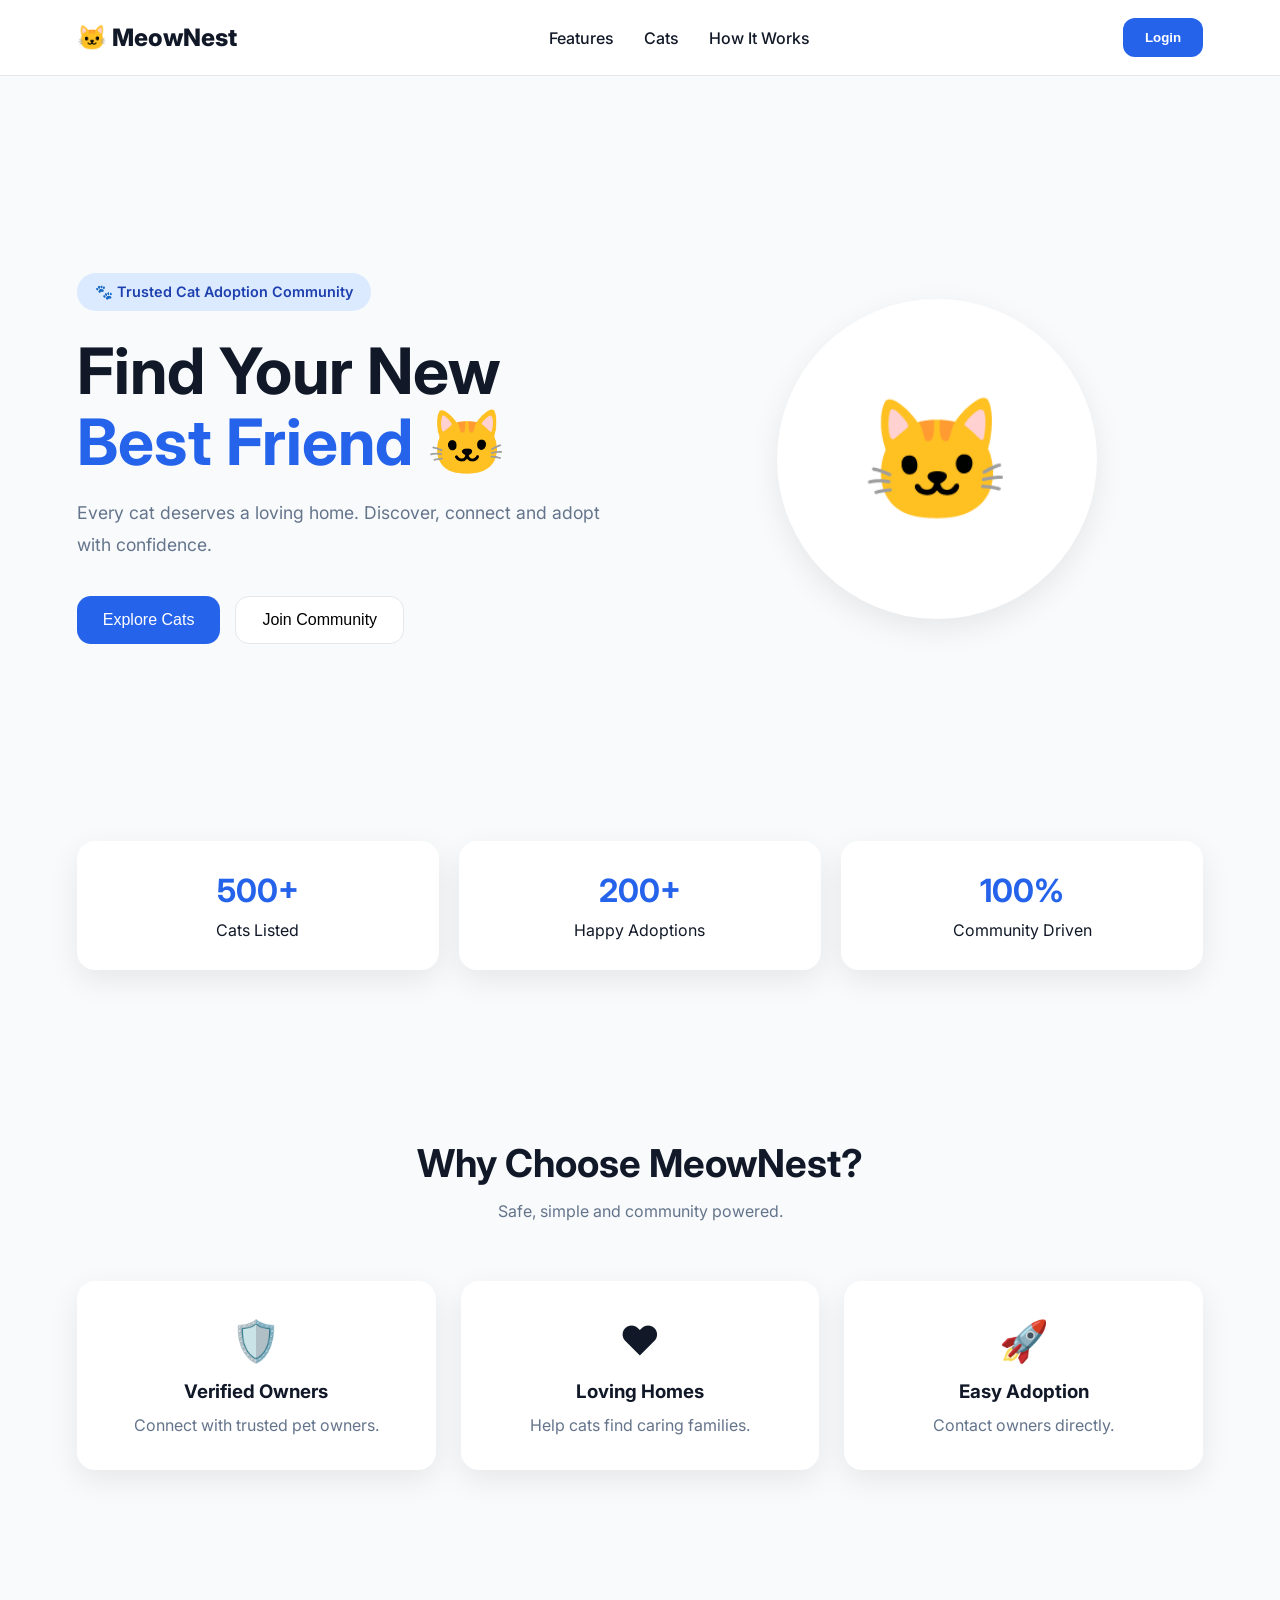
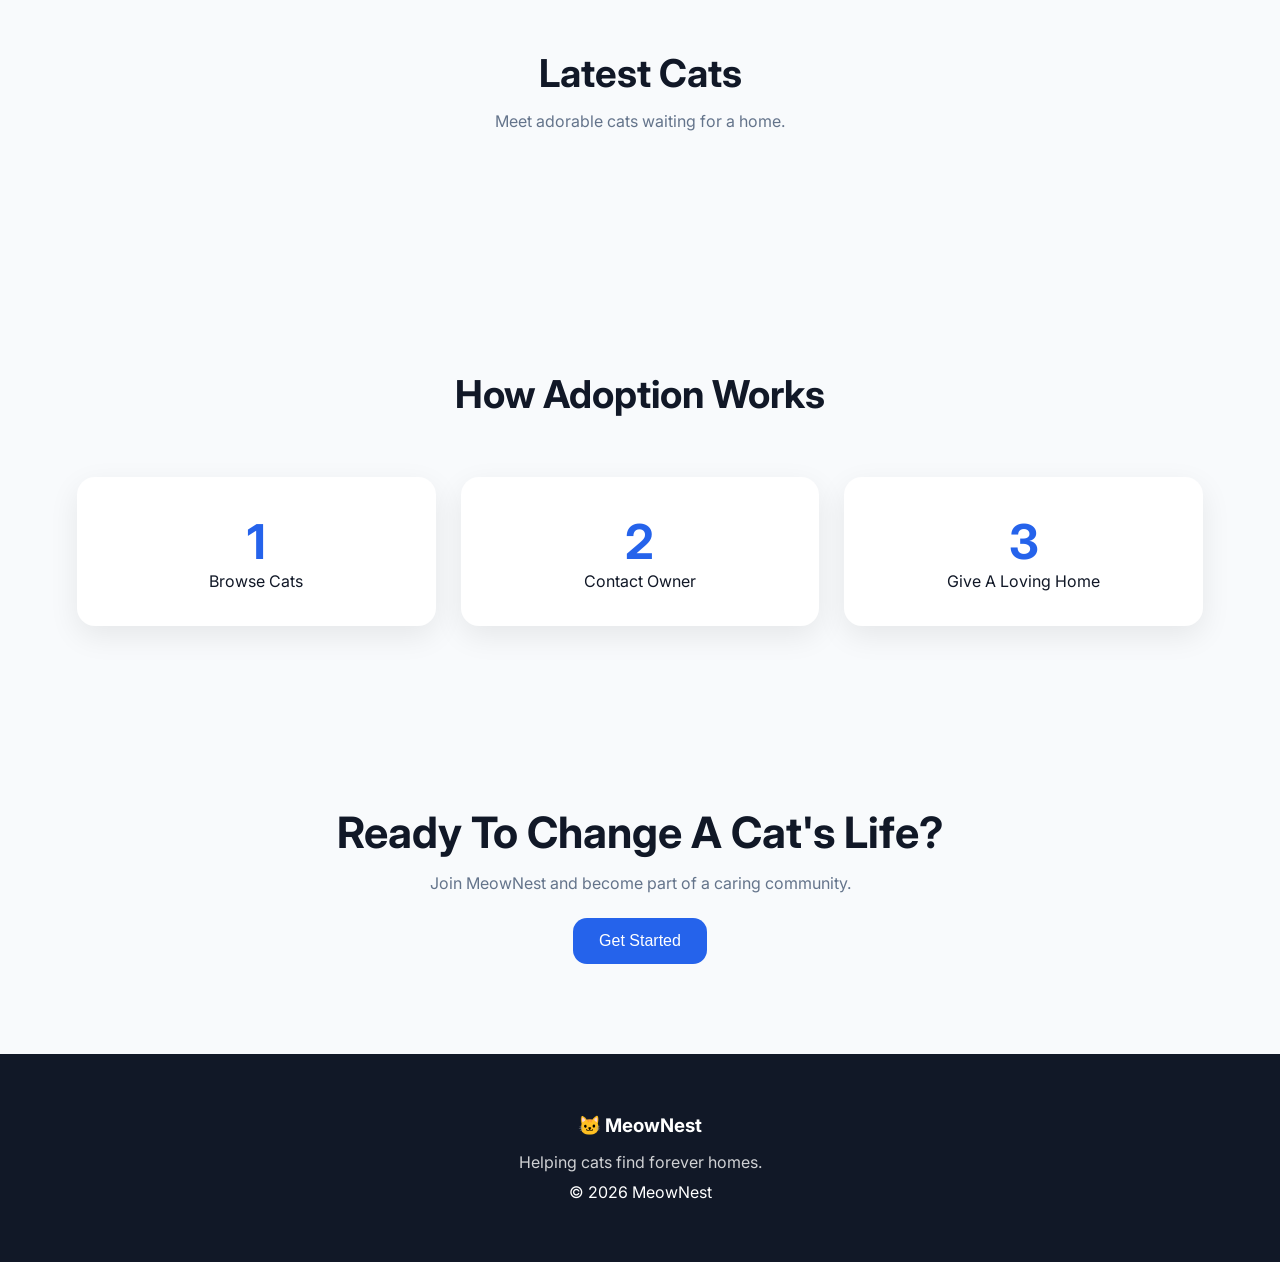
==== index.html @ 81d51370 "Add files via upload" ====
<!DOCTYPE html>
<html lang="en">

<head>

    <meta charset="UTF-8">

    <meta name="viewport" content="width=device-width, initial-scale=1.0">

    <title>MeowNest - Find Your New Best Friend</title>

    <link rel="preconnect" href="https://fonts.googleapis.com">

    <link rel="preconnect" href="https://fonts.gstatic.com" crossorigin>

    <link href="https://fonts.googleapis.com/css2?family=Inter:wght@300;400;500;600;700;800&display=swap" rel="stylesheet">
    <style>
        *{
    margin:0;
    padding:0;
    box-sizing:border-box;
    scroll-behavior:smooth;
}

:root{
    --primary:#2563eb;
    --primary-dark:#1d4ed8;
    --bg:#f8fafc;
    --white:#ffffff;
    --text:#111827;
    --gray:#64748b;
    --border:#e5e7eb;
    --shadow:0 10px 30px rgba(0,0,0,.08);
    --radius:18px;
}

body{
    font-family:'Inter',sans-serif;
    background:var(--bg);
    color:var(--text);
    overflow-x:hidden;
}

/* NAVBAR */

.navbar{
    position:sticky;
    top:0;
    z-index:1000;

    background:rgba(255,255,255,.95);
    backdrop-filter:blur(10px);

    display:flex;
    justify-content:space-between;
    align-items:center;

    padding:18px 6%;

    border-bottom:1px solid var(--border);
}

.logo{
    font-size:1.5rem;
    font-weight:800;
}

.nav-links{
    display:flex;
    gap:30px;
}

.nav-links a{
    text-decoration:none;
    color:var(--text);
    font-weight:500;
}

.nav-links a:hover{
    color:var(--primary);
}

.login-btn{
    border:none;
    background:var(--primary);
    color:white;
    padding:12px 22px;
    border-radius:12px;
    cursor:pointer;
    font-weight:600;
}

.login-btn:hover{
    background:var(--primary-dark);
}

/* HERO */

.hero{
    min-height:85vh;

    display:flex;
    align-items:center;
    justify-content:space-between;

    gap:60px;

    padding:80px 6%;
}

.hero-content{
    flex:1;
}

.hero-badge{
    display:inline-block;

    background:#dbeafe;
    color:#1e40af;

    padding:10px 18px;

    border-radius:50px;

    font-size:.9rem;
    font-weight:600;

    margin-bottom:25px;
}

.hero h1{
    font-size:4rem;
    line-height:1.1;
    margin-bottom:20px;
}

.hero h1 span{
    color:var(--primary);
}

.hero p{
    color:var(--gray);
    font-size:1.1rem;
    line-height:1.8;
    max-width:600px;
}

.hero-buttons{
    display:flex;
    gap:15px;
    margin-top:35px;
}

.primary-btn,
.secondary-btn{
    padding:14px 26px;
    border-radius:14px;
    font-size:1rem;
    cursor:pointer;
    transition:.3s;
}

.primary-btn{
    border:none;
    background:var(--primary);
    color:white;
}

.primary-btn:hover{
    transform:translateY(-2px);
}

.secondary-btn{
    border:1px solid var(--border);
    background:white;
}

.hero-image{
    flex:1;
    display:flex;
    justify-content:center;
}

.cat-circle{
    width:320px;
    height:320px;

    background:white;

    border-radius:50%;

    display:flex;
    justify-content:center;
    align-items:center;

    font-size:120px;

    box-shadow:var(--shadow);
}

/* STATS */

.stats{
    display:grid;
    grid-template-columns:repeat(3,1fr);

    gap:20px;

    padding:0 6% 80px;
}

.stat-card{
    background:white;
    border-radius:var(--radius);

    padding:30px;

    text-align:center;

    box-shadow:var(--shadow);
}

.stat-card h2{
    color:var(--primary);
    font-size:2rem;
    margin-bottom:10px;
}

/* SECTIONS */

.features,
.latest-cats,
.how-it-works,
.cta{
    padding:90px 6%;
}

.section-heading{
    text-align:center;
    margin-bottom:60px;
}

.section-heading h2{
    font-size:2.4rem;
    margin-bottom:15px;
}

.section-heading p{
    color:var(--gray);
}

/* FEATURES */

.feature-grid{
    display:grid;
    grid-template-columns:repeat(3,1fr);
    gap:25px;
}

.feature-card{
    background:white;
    border-radius:var(--radius);

    padding:35px;

    text-align:center;

    box-shadow:var(--shadow);
}

.feature-icon{
    font-size:2.5rem;
    margin-bottom:15px;
}

.feature-card h3{
    margin-bottom:12px;
}

.feature-card p{
    color:var(--gray);
}

/* CATS */

.cats-grid{
    display:grid;
    grid-template-columns:repeat(auto-fit,minmax(280px,1fr));
    gap:25px;
}

.cat-card{
    background:white;
    border-radius:var(--radius);
    overflow:hidden;
    box-shadow:var(--shadow);
}

.cat-photo{
    height:220px;

    background:#f1f5f9;

    display:flex;
    justify-content:center;
    align-items:center;

    font-size:70px;
}

.cat-content{
    padding:20px;
}

.cat-content h3{
    margin-bottom:8px;
}

.cat-content p{
    color:var(--gray);
    margin-bottom:15px;
}

.cat-content button{
    width:100%;

    border:none;

    background:var(--primary);
    color:white;

    padding:12px;

    border-radius:12px;

    cursor:pointer;
}

/* STEPS */

.steps{
    display:grid;
    grid-template-columns:repeat(3,1fr);
    gap:25px;
}

.step-card{
    background:white;

    padding:35px;

    border-radius:var(--radius);

    text-align:center;

    box-shadow:var(--shadow);
}

.step-card h3{
    font-size:3rem;
    color:var(--primary);
}

/* CTA */

.cta{
    text-align:center;
}

.cta h2{
    font-size:2.7rem;
    margin-bottom:15px;
}

.cta p{
    color:var(--gray);
    margin-bottom:25px;
}

/* FOOTER */

footer{
    background:#111827;
    color:white;

    text-align:center;

    padding:60px 20px;
}

footer h3{
    margin-bottom:15px;
}

footer p{
    margin-bottom:10px;
    opacity:.8;
}

/* MODAL */

.modal{
    display:none;

    position:fixed;
    inset:0;

    background:rgba(0,0,0,.5);

    justify-content:center;
    align-items:center;

    z-index:9999;
}

.modal-content{
    width:95%;
    max-width:450px;

    background:white;

    border-radius:20px;

    padding:30px;

    position:relative;
}

.close-btn{
    position:absolute;
    top:15px;
    right:15px;

    border:none;
    background:none;

    font-size:1.3rem;
    cursor:pointer;
}

.auth-tabs{
    display:flex;
    gap:10px;
    margin-bottom:25px;
}

.auth-tabs button{
    flex:1;

    padding:12px;

    border:none;

    background:#f1f5f9;

    border-radius:10px;

    cursor:pointer;
}


#sendOtpBtn{
background:#16a34a !important;
white-space:nowrap;
}

#sendOtpBtn:hover{
background:#15803d !important;
}


/* RESPONSIVE */

@media(max-width:992px){

    .hero{
        flex-direction:column;
        text-align:center;
    }

    .hero p{
        margin:auto;
    }

    .hero-buttons{
        justify-content:center;
    }

    .stats,
    .feature-grid,
    .steps{
        grid-template-columns:1fr;
    }

}

@media(max-width:768px){

    .nav-links{
        display:none;
    }

    .hero h1{
        font-size:2.8rem;
    }

    .cat-circle{
        width:220px;
        height:220px;
        font-size:90px;
    }

    .section-heading h2{
        font-size:2rem;
    }

    .cta h2{
        font-size:2rem;
    }

}

/* =========================
   PREMIUM AUTH MODAL
========================= */

.modal-content{
    width:95%;
    max-width:450px;

    background:white;

    border-radius:24px;

    padding:35px;

    position:relative;

    box-shadow:
    0 25px 60px rgba(0,0,0,.12);

    animation:popup .25s ease;
}

.auth-header{
    text-align:center;
    margin-bottom:25px;
}

.auth-logo{
    width:80px;
    height:80px;

    margin:auto;

    display:flex;
    align-items:center;
    justify-content:center;

    font-size:42px;

    background:#eff6ff;

    border-radius:50%;

    margin-bottom:15px;
}

.auth-header h2{
    font-size:28px;
    margin-bottom:8px;
}

.auth-header p{
    color:#64748b;
}

.auth-tabs{
    display:flex;
    gap:10px;

    background:#f8fafc;

    padding:6px;

    border-radius:14px;

    margin-bottom:25px;
}

.auth-tabs button{
    flex:1;

    border:none;

    padding:12px;

    border-radius:10px;

    cursor:pointer;

    background:transparent;

    font-weight:600;

    transition:.3s;
}

.auth-tabs .active{
    background:white;
    color:#2563eb;
    box-shadow:0 4px 15px rgba(0,0,0,.08);
}

#authForm{
    display:flex;
    flex-direction:column;
    gap:15px;
}

#authForm input{
    padding:15px 18px;

    border:1px solid #e5e7eb;

    border-radius:14px;

    font-size:15px;

    transition:.3s;

    outline:none;
}

#authForm input:focus{

    border-color:#2563eb;

    box-shadow:
    0 0 0 4px rgba(37,99,235,.12);

}

#authForm button{

    margin-top:5px;

    border:none;

    background:#2563eb;

    color:white;

    padding:15px;

    border-radius:14px;

    font-size:15px;

    font-weight:700;

    cursor:pointer;

    transition:.3s;
}

#authForm button:hover{

    transform:translateY(-2px);

    background:#1d4ed8;

}

.auth-divider{

    text-align:center;

    color:#94a3b8;

    margin:15px 0;

    position:relative;

}

.auth-divider::before,
.auth-divider::after{

    content:"";

    position:absolute;

    top:50%;

    width:35%;

    height:1px;

    background:#e5e7eb;

}

.auth-divider::before{
    left:0;
}

.auth-divider::after{
    right:0;
}

.auth-footer{

    text-align:center;

    margin-top:15px;

    color:#64748b;

    font-size:14px;
}
@keyframes popup{
    from{
        transform:scale(.9);
        opacity:0;
    }
    to{
        transform:scale(1);
        opacity:1;
    }
}
    </style>

</head>

<body>

    <!-- NAVBAR -->

    <header class="navbar">

        <div class="logo">
            🐱 MeowNest
        </div>

        <nav class="nav-links">

            <a href="#features">
                Features
            </a>

            <a href="#cats">
                Cats
            </a>

            <a href="#how">
                How It Works
            </a>

        </nav>

        <button id="openAuthBtn" class="login-btn">
            Login
        </button>

    </header>

    <!-- HERO -->

    <section class="hero">

        <div class="hero-content">

            <span class="hero-badge">
                🐾 Trusted Cat Adoption Community
            </span>

            <h1>

                Find Your New

                <span>
                    Best Friend
                </span>

                🐱

            </h1>

            <p>

                Every cat deserves a loving home.

                Discover, connect and adopt with confidence.

            </p>

            <div class="hero-buttons">

                <button class="primary-btn">
                    Explore Cats
                </button>

                <button class="secondary-btn">
                    Join Community
                </button>

            </div>

        </div>

        <div class="hero-image">

            <div class="cat-circle">
                🐱
            </div>

        </div>

    </section>

    <!-- STATS -->

    <section class="stats">

        <div class="stat-card">

            <h2>500+</h2>

            <p>Cats Listed</p>

        </div>

        <div class="stat-card">

            <h2>200+</h2>

            <p>Happy Adoptions</p>

        </div>

        <div class="stat-card">

            <h2>100%</h2>

            <p>Community Driven</p>

        </div>

    </section>

    <!-- FEATURES -->

    <section id="features" class="features">

        <div class="section-heading">

            <h2>
                Why Choose MeowNest?
            </h2>

            <p>
                Safe, simple and community powered.
            </p>

        </div>

        <div class="feature-grid">

            <div class="feature-card">

                <div class="feature-icon">
                    🛡️
                </div>

                <h3>
                    Verified Owners
                </h3>

                <p>
                    Connect with trusted pet owners.
                </p>

            </div>

            <div class="feature-card">

                <div class="feature-icon">
                    ❤️
                </div>

                <h3>
                    Loving Homes
                </h3>

                <p>
                    Help cats find caring families.
                </p>

            </div>

            <div class="feature-card">

                <div class="feature-icon">
                    🚀
                </div>

                <h3>
                    Easy Adoption
                </h3>

                <p>
                    Contact owners directly.
                </p>

            </div>

        </div>

    </section>

    <!-- LATEST CATS -->

    <section id="cats" class="latest-cats">

        <div class="section-heading">

            <h2>
                Latest Cats
            </h2>

            <p>
                Meet adorable cats waiting for a home.
            </p>

        </div>

        <div id="catsContainer" class="cats-grid">

        </div>

    </section>

    <!-- HOW IT WORKS -->

    <section id="how" class="how-it-works">

        <div class="section-heading">

            <h2>
                How Adoption Works
            </h2>

        </div>

        <div class="steps">

            <div class="step-card">

                <h3>1</h3>

                <p>
                    Browse Cats
                </p>

            </div>
        
            <div class="step-card">

                <h3>2</h3>

                <p>
                    Contact Owner
                </p>

            </div>

            <div class="step-card">

                <h3>3</h3>

                <p>
                    Give A Loving Home
                </p>

            </div>

        </div>

    </section>

    <!-- CTA -->

    <section class="cta">

        <h2>
            Ready To Change A Cat's Life?
        </h2>

        <p>

            Join MeowNest and become part of a caring community.

        </p>

        <button class="primary-btn">

            Get Started

        </button>

    </section>

    <!-- FOOTER -->

    <footer>

        <h3>
            🐱 MeowNest
        </h3>

        <p>
            Helping cats find forever homes.
        </p>

        <span>
            © 2026 MeowNest
        </span>

    </footer>

    <!-- AUTH MODAL -->

    <div id="authModal" class="modal">

        <div class="modal-content">

            <button id="closeModal" class="close-btn">
                ✕
            </button>

            <div class="auth-tabs">

                <button id="loginTab">
                    Login
                </button>

                <button id="registerTab">
                    Register
                </button>

            </div>

            <form id="authForm">

            </form>

        </div>

    </div>
<script>
    

const API = "https://meownest-backend.onrender.com";

/* =========================
   ELEMENTS
========================= */

const authModal =
document.getElementById("authModal");

const openAuthBtn =
document.getElementById("openAuthBtn");

const closeModal =
document.getElementById("closeModal");

const loginTab =
document.getElementById("loginTab");

const registerTab =
document.getElementById("registerTab");

const authForm =
document.getElementById("authForm");

const catsContainer =
document.getElementById("catsContainer");

/* =========================
   AUTO LOGIN CHECK
========================= */

const token =
localStorage.getItem("token");

if(token){

window.location.href =
"dashboard.html";

}

/* =========================
   OPEN MODAL
========================= */

openAuthBtn.onclick = () => {

authModal.style.display = "flex";

showLogin();

};

/* =========================
   CLOSE MODAL
========================= */

closeModal.onclick = () => {

authModal.style.display = "none";

};

/* =========================
   CLOSE OUTSIDE
========================= */

window.onclick = (e) => {

if(e.target === authModal){

authModal.style.display = "none";

}

};

/* =========================
   LOGIN FORM
========================= */

function showLogin(){

authForm.innerHTML = `
<div class="auth-header">

<div class="auth-logo">
🐱
</div>

<h2>Welcome Back</h2>

<p>Login to continue your MeowNest journey</p>

</div>

<input
type="email"
id="loginEmail"
placeholder="Email Address"
required
>

<input
type="password"
id="loginPassword"
placeholder="Password"
required
>

<button type="submit">
Login
</button>

<div class="auth-footer">
Helping cats find loving homes ❤️
</div>

`;

authForm.onsubmit = loginUser;

}

/* =========================
   REGISTER FORM
========================= */

function showRegister(){

authForm.innerHTML = `

<div class="auth-header">

<div class="auth-logo">
🐾
</div>

<h2>Create Account</h2>

<p>Join the MeowNest community</p>

</div>

<input
type="text"
id="registerName"
placeholder="Full Name"
required
>

<input
type="text"
id="registerUsername"
placeholder="Username"
required
>

<input
type="email"
id="registerEmail"
placeholder="Email Address"
required
>

<div style="display:flex;gap:10px;">

<input
type="text"
id="registerOtp"
placeholder="Enter OTP"
required
style="flex:1;"
>

<button
type="button"
id="sendOtpBtn"
style="
width:auto;
padding:0 18px;
margin:0;
"
>
Send OTP
</button>

</div>

<input
type="password"
id="registerPassword"
placeholder="Password"
required
>

<button type="submit">
Create Account
</button>

<div class="auth-footer">
Start helping cats today 🐱
</div>

`;

document
.getElementById("sendOtpBtn")
.onclick = sendOtp;

authForm.onsubmit =
registerUser;

}



/* =========================
   SWITCH TABS
========================= */

loginTab.onclick = () => {

loginTab.classList.add("active");
registerTab.classList.remove("active");

showLogin();

};

registerTab.onclick = () => {

registerTab.classList.add("active");
loginTab.classList.remove("active");

showRegister();

};

async function sendOtp(){

const email =
document.getElementById(
"registerEmail"
).value.trim();

if(!email){

showAlert(
"Enter email first"
);

return;

}

const btn =
document.getElementById(
"sendOtpBtn"
);

btn.disabled = true;
btn.innerText = "Sending...";

try{

const response =
await fetch(

`${API}/api/auth/send-otp`,

{
method:"POST",

headers:{
"Content-Type":
"application/json"
},

body:JSON.stringify({
email
})

}

);

const data =
await response.json();

showAlert(
data.message
);

}catch(error){

console.log(error);

showAlert(
"Failed to send OTP"
);

}

btn.disabled = false;
btn.innerText = "Send OTP";

}


/* =========================
   REGISTER
========================= */

async function registerUser(e){

e.preventDefault();

try{

const response =
await fetch(

`${API}/api/auth/register`,

{
method:"POST",

headers:{
"Content-Type":
"application/json"
},

body:JSON.stringify({

name:
document.getElementById(
"registerName"
).value,

username:
document.getElementById(
"registerUsername"
).value,

email:
document.getElementById(
"registerEmail"
).value,

password:
document.getElementById(
"registerPassword"
).value,

otp:
document.getElementById(
"registerOtp"
).value

})

}

);

const data =
await response.json();
console.log(data);

if(!data.success){

showAlert(
data.message ||
"Registration Failed"
);

return;

}

localStorage.setItem(
"token",
data.token
);

localStorage.setItem(
"user",
JSON.stringify(data.user)
);

showAlert(
"Account Created Successfully"
);

window.location.href =
"dashboard.html";

}catch(error){

console.log(error);

showAlert("Server Error");

}

}

/* =========================
   LOGIN
========================= */

async function loginUser(e){

e.preventDefault();

try{

const response =
await fetch(

`${API}/api/auth/login`,

{
method:"POST",

headers:{
"Content-Type":
"application/json"
},

body:JSON.stringify({

email:
document.getElementById(
"loginEmail"
).value,

password:
document.getElementById(
"loginPassword"
).value

})

}

);

const data =
await response.json();

if(!data.success){

showAlert(
data.message ||
"Login Failed"
);

return;

}

localStorage.setItem(
"token",
data.token
);

showAlert(
"Login Successful"
);

window.location.href =
"dashboard.html";

}catch(error){

console.log(error);

showAlert("Server Error");

}

}

/* =========================
   LOAD CATS
========================= */

async function loadCats(){

try{

const response =
await fetch(
`${API}/api/cats`
);

const data =
await response.json();

catsContainer.innerHTML = "";

data.cats
.slice(0,6)
.forEach(cat=>{

catsContainer.innerHTML += `

<div class="cat-card">

<div class="cat-photo">

${
cat.images &&
cat.images.length > 0

?

`<img
src="${cat.images[0]}"
style="
width:100%;
height:100%;
object-fit:cover;
">`

:

"🐱"

}

</div>

<div class="cat-content">

<h3>
${cat.name}
</h3>

<p>
${cat.breed || "Unknown Breed"}
</p>

<p>
📍 ${cat.city || "Unknown"}
</p>

<button
onclick="
viewCat(
'${cat._id}'
)
"
>

View Details

</button>

</div>

</div>

`;

});

}catch(error){

console.log(error);

}

}

/* =========================
   VIEW CAT
========================= */

function viewCat(id){

localStorage.setItem(
"selectedCat",
id
);

window.location.href =
"cat.html?id=" + id;

}

/* =========================
   START
========================= */

showLogin();

loadCats();


</script>
<div class="loader-overlay">
<div class="loader"></div>
</div>

<script src="ui.js"></script>
</body>

</html>
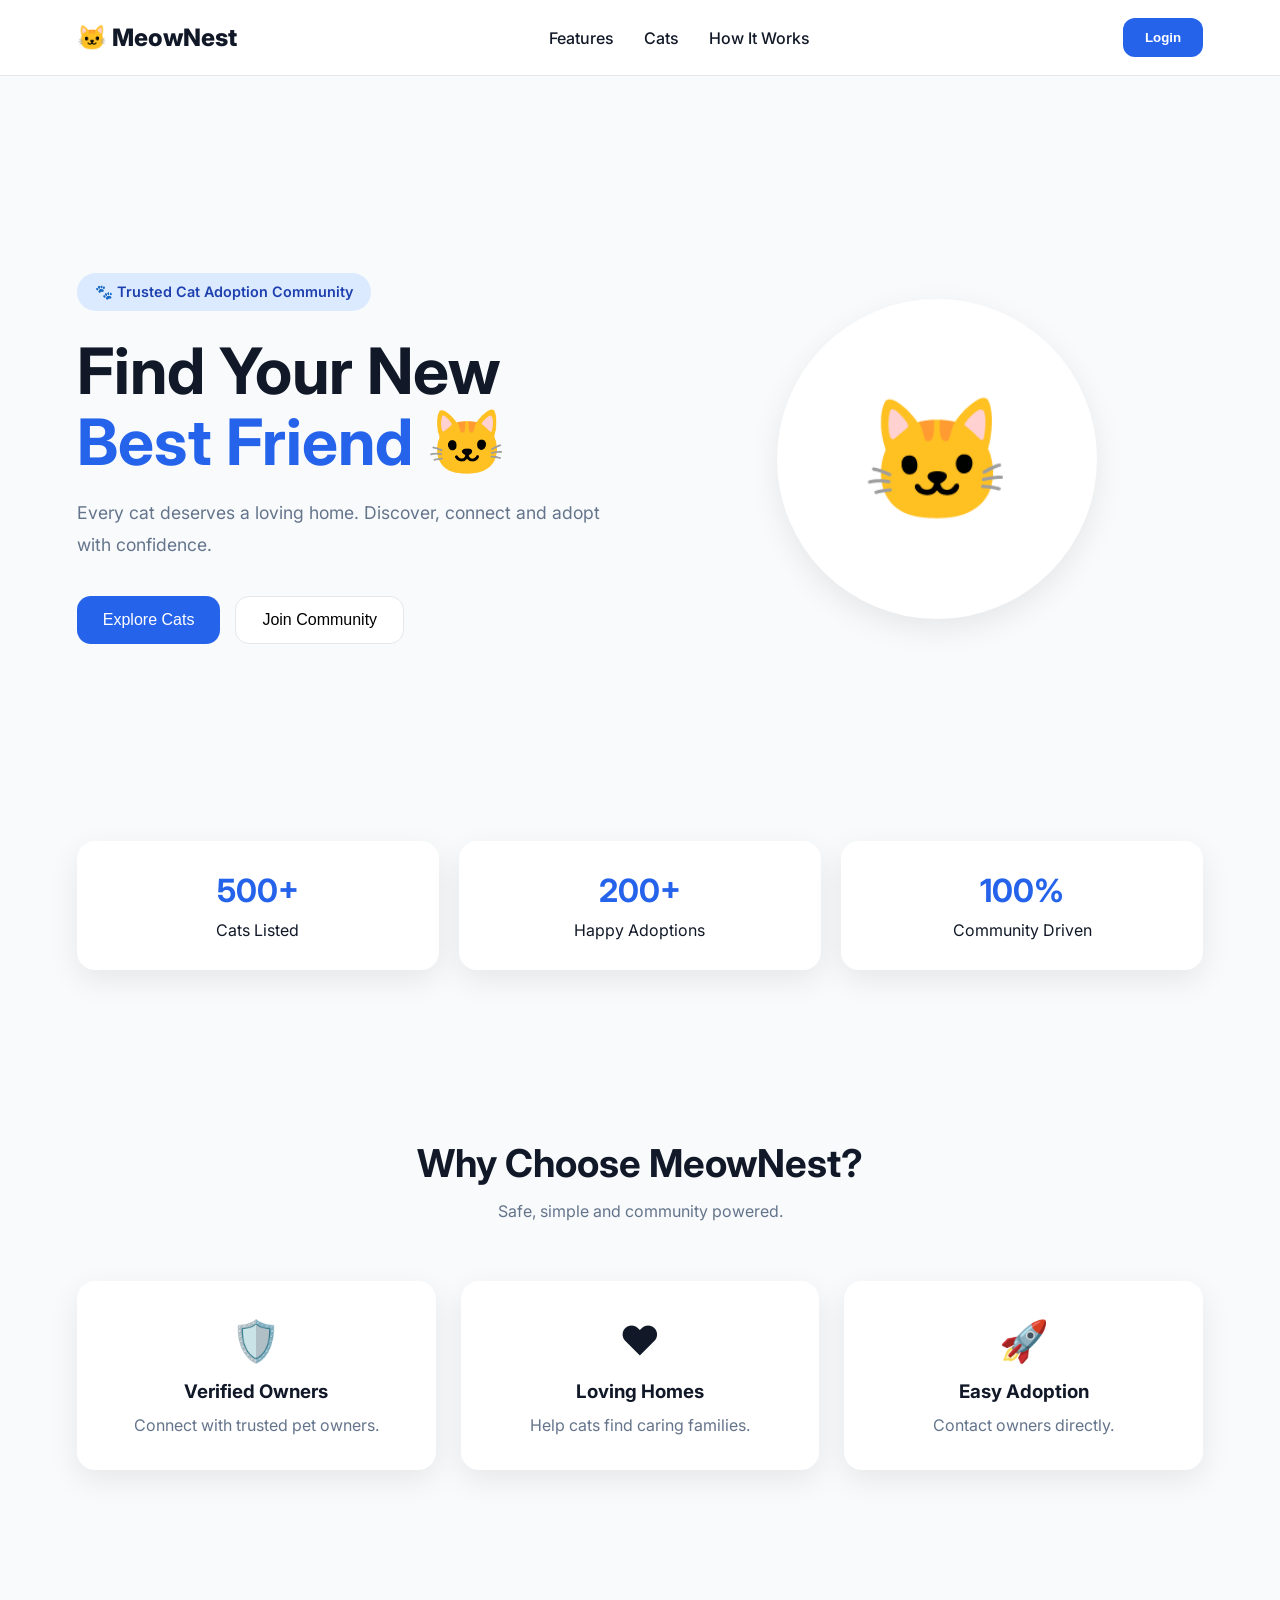
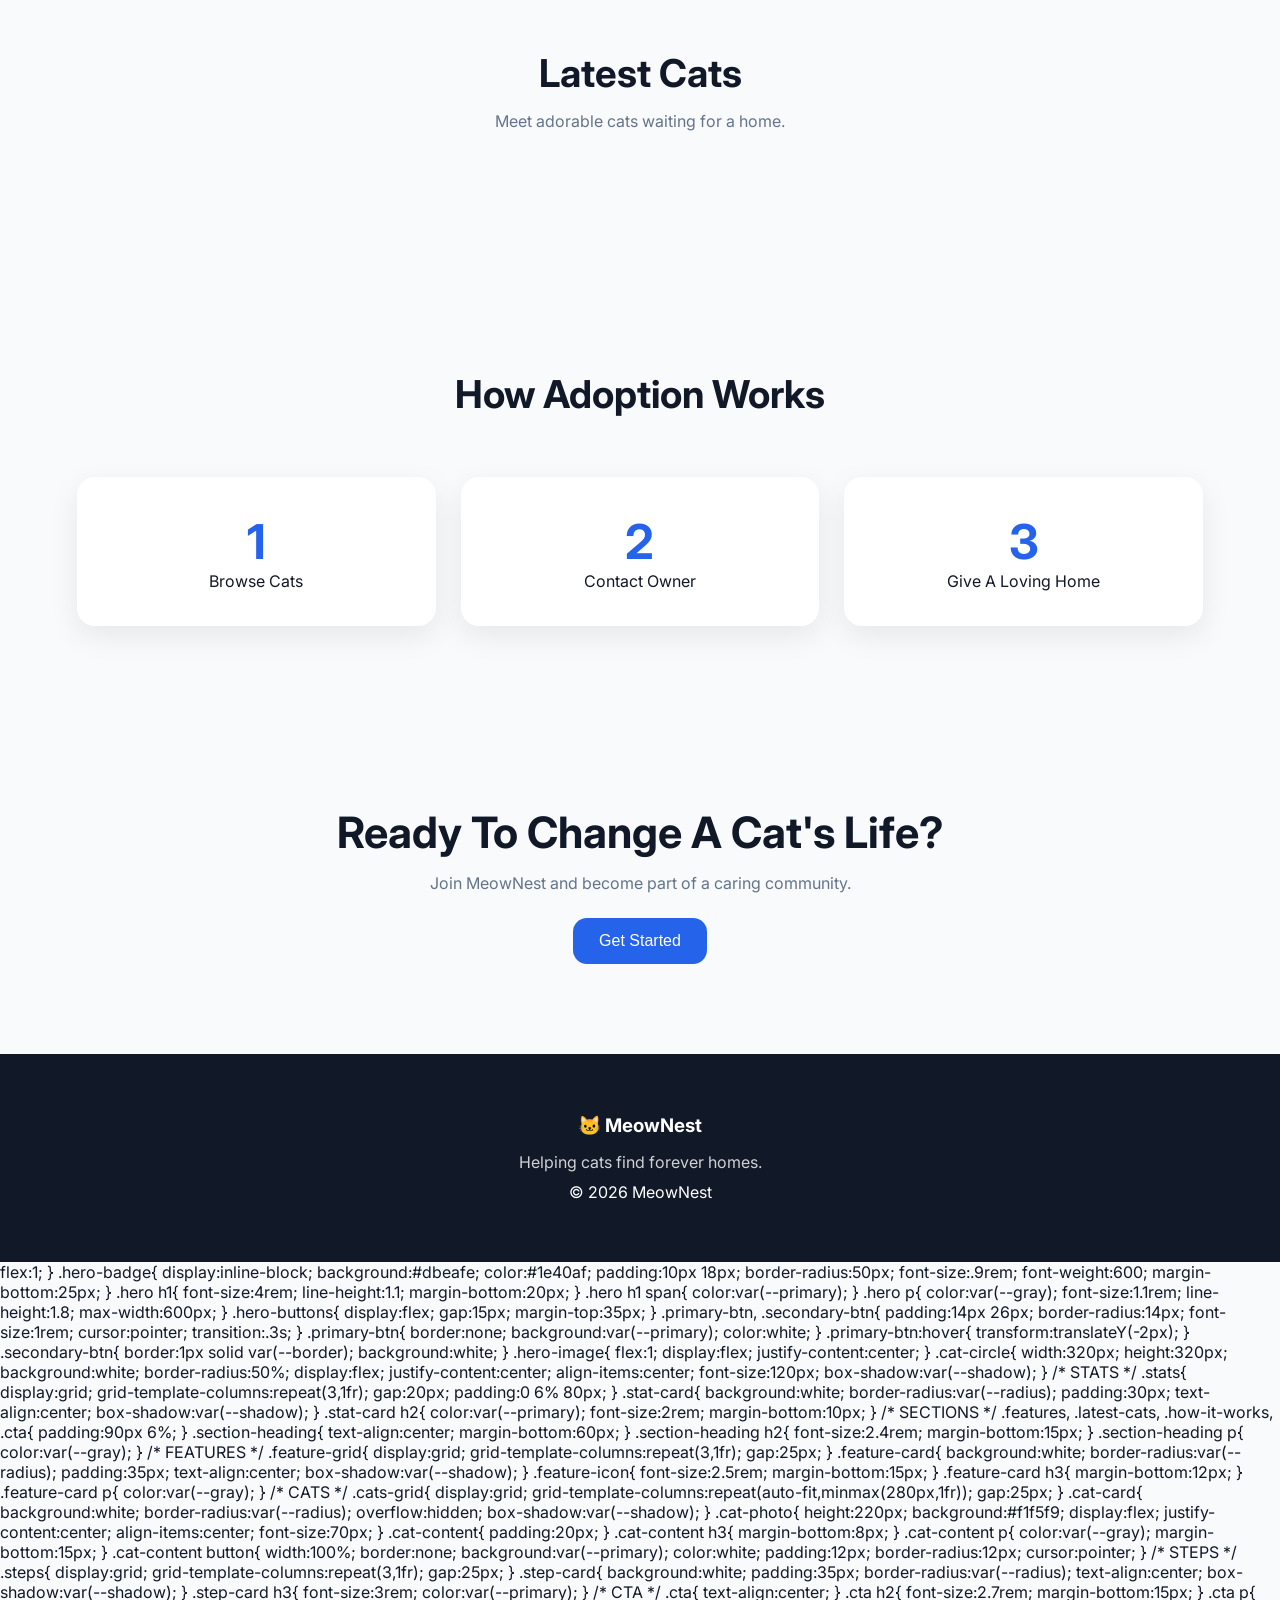
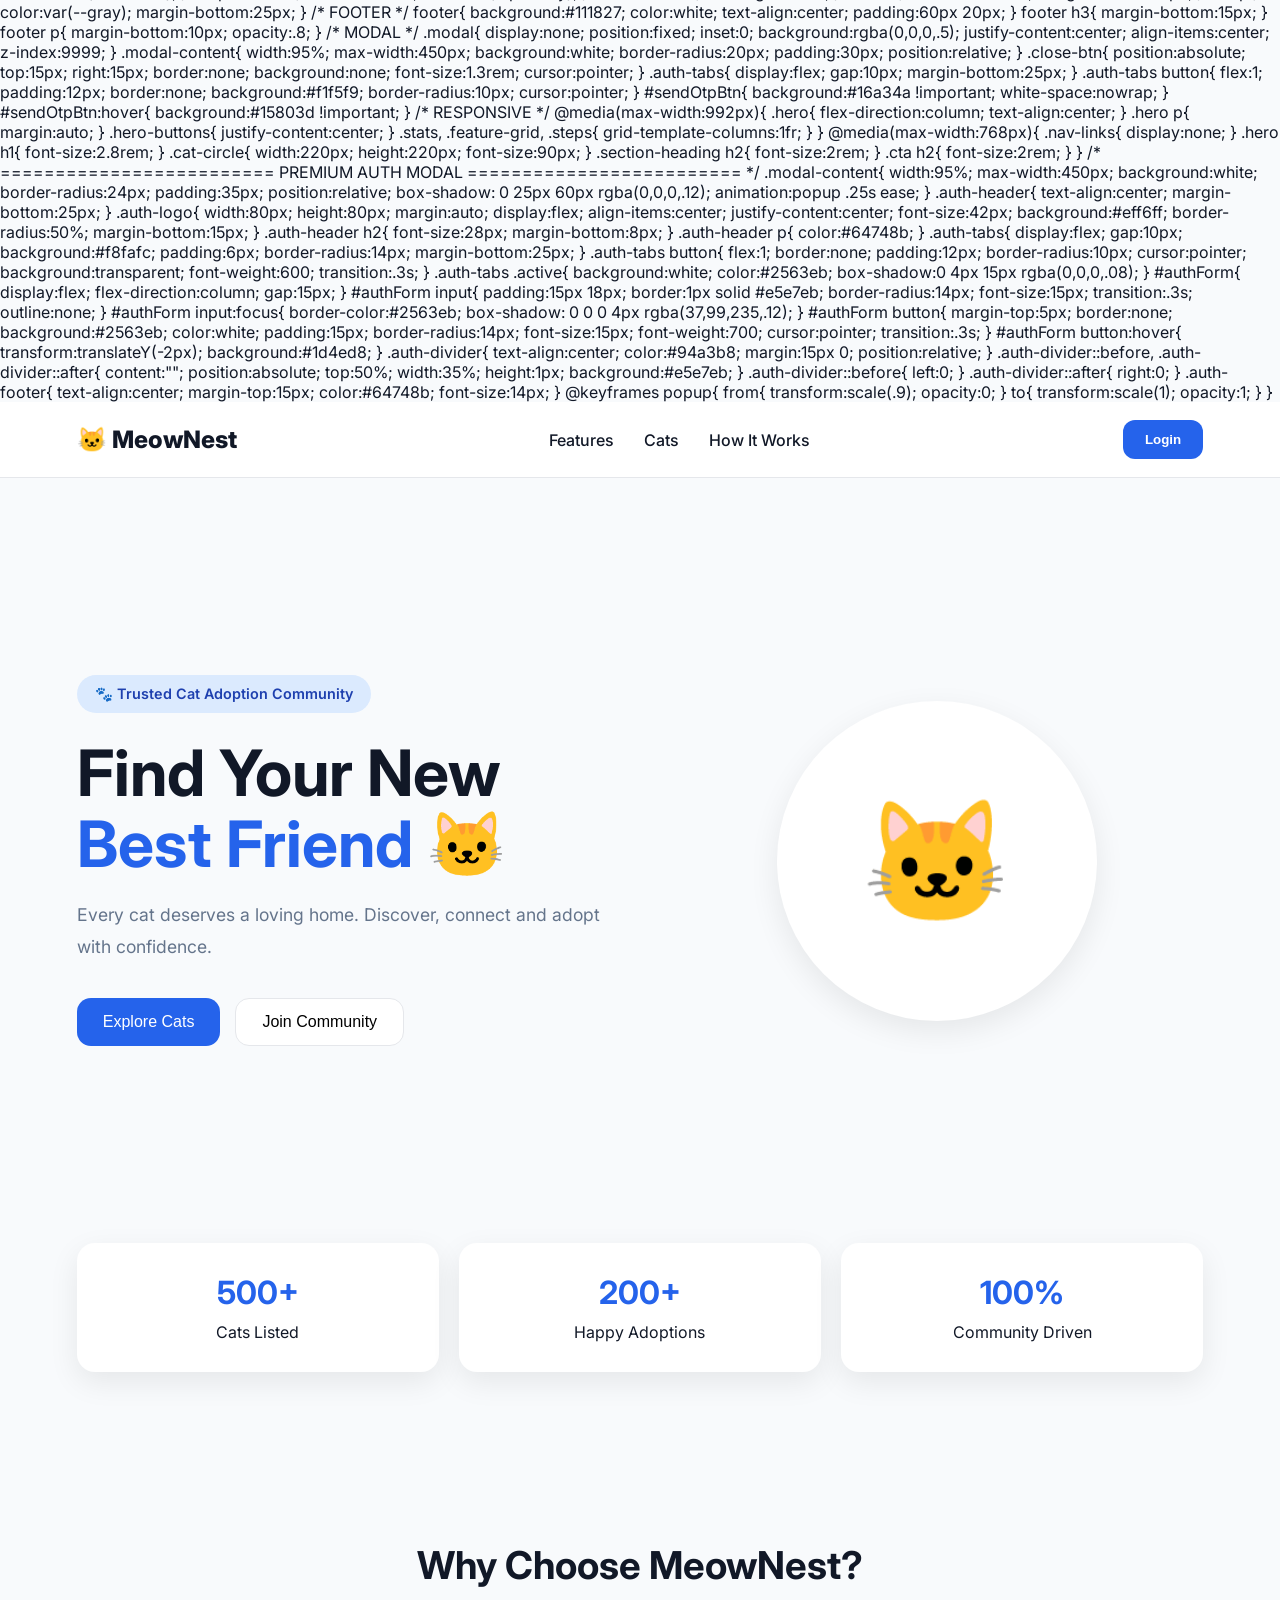
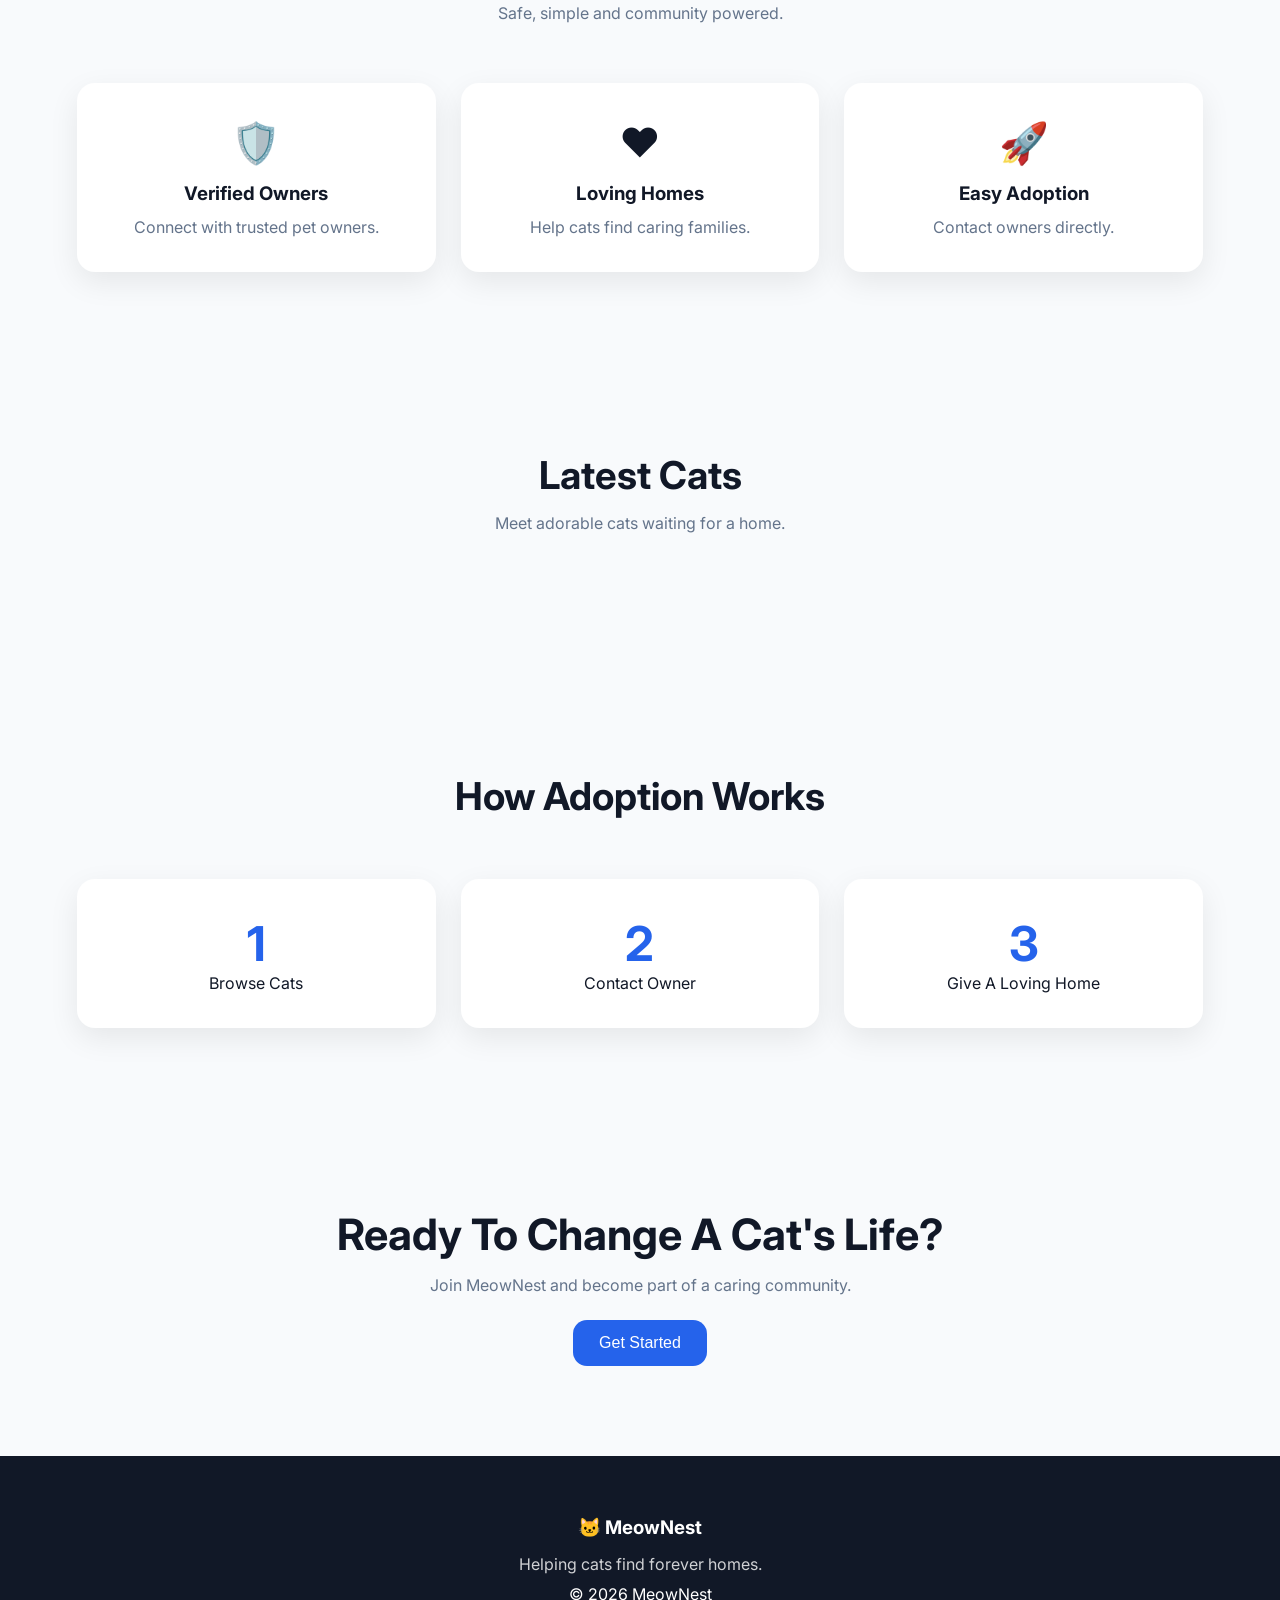
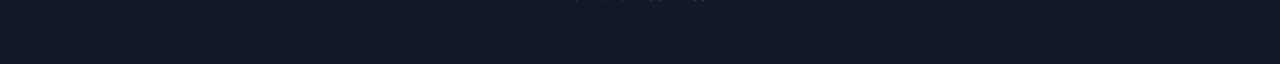
==== commit ba0e4802: "Update index.html" ====
--- a/index.html
+++ b/index.html
@@ -110,6 +110,1198 @@
 
 .hero-content{
     flex:1;
+}
+
+.hero-badge{
+    display:inline-block;
+
+    background:#dbeafe;
+    color:#1e40af;
+
+    padding:10px 18px;
+
+    border-radius:50px;
+
+    font-size:.9rem;
+    font-weight:600;
+
+    margin-bottom:25px;
+}
+
+.hero h1{
+    font-size:4rem;
+    line-height:1.1;
+    margin-bottom:20px;
+}
+
+.hero h1 span{
+    color:var(--primary);
+}
+
+.hero p{
+    color:var(--gray);
+    font-size:1.1rem;
+    line-height:1.8;
+    max-width:600px;
+}
+
+.hero-buttons{
+    display:flex;
+    gap:15px;
+    margin-top:35px;
+}
+
+.primary-btn,
+.secondary-btn{
+    padding:14px 26px;
+    border-radius:14px;
+    font-size:1rem;
+    cursor:pointer;
+    transition:.3s;
+}
+
+.primary-btn{
+    border:none;
+    background:var(--primary);
+    color:white;
+}
+
+.primary-btn:hover{
+    transform:translateY(-2px);
+}
+
+.secondary-btn{
+    border:1px solid var(--border);
+    background:white;
+}
+
+.hero-image{
+    flex:1;
+    display:flex;
+    justify-content:center;
+}
+
+.cat-circle{
+    width:320px;
+    height:320px;
+
+    background:white;
+
+    border-radius:50%;
+
+    display:flex;
+    justify-content:center;
+    align-items:center;
+
+    font-size:120px;
+
+    box-shadow:var(--shadow);
+}
+
+/* STATS */
+
+.stats{
+    display:grid;
+    grid-template-columns:repeat(3,1fr);
+
+    gap:20px;
+
+    padding:0 6% 80px;
+}
+
+.stat-card{
+    background:white;
+    border-radius:var(--radius);
+
+    padding:30px;
+
+    text-align:center;
+
+    box-shadow:var(--shadow);
+}
+
+.stat-card h2{
+    color:var(--primary);
+    font-size:2rem;
+    margin-bottom:10px;
+}
+
+/* SECTIONS */
+
+.features,
+.latest-cats,
+.how-it-works,
+.cta{
+    padding:90px 6%;
+}
+
+.section-heading{
+    text-align:center;
+    margin-bottom:60px;
+}
+
+.section-heading h2{
+    font-size:2.4rem;
+    margin-bottom:15px;
+}
+
+.section-heading p{
+    color:var(--gray);
+}
+
+/* FEATURES */
+
+.feature-grid{
+    display:grid;
+    grid-template-columns:repeat(3,1fr);
+    gap:25px;
+}
+
+.feature-card{
+    background:white;
+    border-radius:var(--radius);
+
+    padding:35px;
+
+    text-align:center;
+
+    box-shadow:var(--shadow);
+}
+
+.feature-icon{
+    font-size:2.5rem;
+    margin-bottom:15px;
+}
+
+.feature-card h3{
+    margin-bottom:12px;
+}
+
+.feature-card p{
+    color:var(--gray);
+}
+
+/* CATS */
+
+.cats-grid{
+    display:grid;
+    grid-template-columns:repeat(auto-fit,minmax(280px,1fr));
+    gap:25px;
+}
+
+.cat-card{
+    background:white;
+    border-radius:var(--radius);
+    overflow:hidden;
+    box-shadow:var(--shadow);
+}
+
+.cat-photo{
+    height:220px;
+
+    background:#f1f5f9;
+
+    display:flex;
+    justify-content:center;
+    align-items:center;
+
+    font-size:70px;
+}
+
+.cat-content{
+    padding:20px;
+}
+
+.cat-content h3{
+    margin-bottom:8px;
+}
+
+.cat-content p{
+    color:var(--gray);
+    margin-bottom:15px;
+}
+
+.cat-content button{
+    width:100%;
+
+    border:none;
+
+    background:var(--primary);
+    color:white;
+
+    padding:12px;
+
+    border-radius:12px;
+
+    cursor:pointer;
+}
+
+/* STEPS */
+
+.steps{
+    display:grid;
+    grid-template-columns:repeat(3,1fr);
+    gap:25px;
+}
+
+.step-card{
+    background:white;
+
+    padding:35px;
+
+    border-radius:var(--radius);
+
+    text-align:center;
+
+    box-shadow:var(--shadow);
+}
+
+.step-card h3{
+    font-size:3rem;
+    color:var(--primary);
+}
+
+/* CTA */
+
+.cta{
+    text-align:center;
+}
+
+.cta h2{
+    font-size:2.7rem;
+    margin-bottom:15px;
+}
+
+.cta p{
+    color:var(--gray);
+    margin-bottom:25px;
+}
+
+/* FOOTER */
+
+footer{
+    background:#111827;
+    color:white;
+
+    text-align:center;
+
+    padding:60px 20px;
+}
+
+footer h3{
+    margin-bottom:15px;
+}
+
+footer p{
+    margin-bottom:10px;
+    opacity:.8;
+}
+
+/* MODAL */
+
+.modal{
+    display:none;
+
+    position:fixed;
+    inset:0;
+
+    background:rgba(0,0,0,.5);
+
+    justify-content:center;
+    align-items:center;
+
+    z-index:9999;
+}
+
+.modal-content{
+    width:95%;
+    max-width:450px;
+
+    background:white;
+
+    border-radius:20px;
+
+    padding:30px;
+
+    position:relative;
+}
+
+.close-btn{
+    position:absolute;
+    top:15px;
+    right:15px;
+
+    border:none;
+    background:none;
+
+    font-size:1.3rem;
+    cursor:pointer;
+}
+
+.auth-tabs{
+    display:flex;
+    gap:10px;
+    margin-bottom:25px;
+}
+
+.auth-tabs button{
+    flex:1;
+
+    padding:12px;
+
+    border:none;
+
+    background:#f1f5f9;
+
+    border-radius:10px;
+
+    cursor:pointer;
+}
+
+
+#sendOtpBtn{
+background:#16a34a !important;
+white-space:nowrap;
+}
+
+#sendOtpBtn:hover{
+background:#15803d !important;
+}
+
+
+/* RESPONSIVE */
+
+@media(max-width:992px){
+
+    .hero{
+        flex-direction:column;
+        text-align:center;
+    }
+
+    .hero p{
+        margin:auto;
+    }
+
+    .hero-buttons{
+        justify-content:center;
+    }
+
+    .stats,
+    .feature-grid,
+    .steps{
+        grid-template-columns:1fr;
+    }
+
+}
+
+@media(max-width:768px){
+
+    .nav-links{
+        display:none;
+    }
+
+    .hero h1{
+        font-size:2.8rem;
+    }
+
+    .cat-circle{
+        width:220px;
+        height:220px;
+        font-size:90px;
+    }
+
+    .section-heading h2{
+        font-size:2rem;
+    }
+
+    .cta h2{
+        font-size:2rem;
+    }
+
+}
+
+/* =========================
+   PREMIUM AUTH MODAL
+========================= */
+
+.modal-content{
+    width:95%;
+    max-width:450px;
+
+    background:white;
+
+    border-radius:24px;
+
+    padding:35px;
+
+    position:relative;
+
+    box-shadow:
+    0 25px 60px rgba(0,0,0,.12);
+
+    animation:popup .25s ease;
+}
+
+.auth-header{
+    text-align:center;
+    margin-bottom:25px;
+}
+
+.auth-logo{
+    width:80px;
+    height:80px;
+
+    margin:auto;
+
+    display:flex;
+    align-items:center;
+    justify-content:center;
+
+    font-size:42px;
+
+    background:#eff6ff;
+
+    border-radius:50%;
+
+    margin-bottom:15px;
+}
+
+.auth-header h2{
+    font-size:28px;
+    margin-bottom:8px;
+}
+
+.auth-header p{
+    color:#64748b;
+}
+
+
+.auth-divider{
+
+    text-align:center;
+
+    color:#94a3b8;
+
+    margin:15px 0;
+
+    position:relative;
+
+}
+
+.auth-divider::before,
+.auth-divider::after{
+
+    content:"";
+
+    position:absolute;
+
+    top:50%;
+
+    width:35%;
+
+    height:1px;
+
+    background:#e5e7eb;
+
+}
+
+.auth-divider::before{
+    left:0;
+}
+
+.auth-divider::after{
+    right:0;
+}
+
+.auth-footer{
+
+    text-align:center;
+
+    margin-top:15px;
+
+    color:#64748b;
+
+    font-size:14px;
+}
+@keyframes popup{
+    from{
+        transform:scale(.9);
+        opacity:0;
+    }
+    to{
+        transform:scale(1);
+        opacity:1;
+    }
+}
+    </style>
+
+
+<script src="https://accounts.google.com/gsi/client" async defer></script>
+
+</head>
+
+<body>
+
+    <!-- NAVBAR -->
+
+    <header class="navbar">
+
+        <div class="logo">
+            🐱 MeowNest
+        </div>
+
+        <nav class="nav-links">
+
+            <a href="#features">
+                Features
+            </a>
+
+            <a href="#cats">
+                Cats
+            </a>
+
+            <a href="#how">
+                How It Works
+            </a>
+
+        </nav>
+
+        <button id="openAuthBtn" class="login-btn">
+            Login
+        </button>
+
+    </header>
+
+    <!-- HERO -->
+
+    <section class="hero">
+
+        <div class="hero-content">
+
+            <span class="hero-badge">
+                🐾 Trusted Cat Adoption Community
+            </span>
+
+            <h1>
+
+                Find Your New
+
+                <span>
+                    Best Friend
+                </span>
+
+                🐱
+
+            </h1>
+
+            <p>
+
+                Every cat deserves a loving home.
+
+                Discover, connect and adopt with confidence.
+
+            </p>
+
+            <div class="hero-buttons">
+
+                <button class="primary-btn">
+                    Explore Cats
+                </button>
+
+                <button class="secondary-btn">
+                    Join Community
+                </button>
+
+            </div>
+
+        </div>
+
+        <div class="hero-image">
+
+            <div class="cat-circle">
+                🐱
+            </div>
+
+        </div>
+
+    </section>
+
+    <!-- STATS -->
+
+    <section class="stats">
+
+        <div class="stat-card">
+
+            <h2>500+</h2>
+
+            <p>Cats Listed</p>
+
+        </div>
+
+        <div class="stat-card">
+
+            <h2>200+</h2>
+
+            <p>Happy Adoptions</p>
+
+        </div>
+
+        <div class="stat-card">
+
+            <h2>100%</h2>
+
+            <p>Community Driven</p>
+
+        </div>
+
+    </section>
+
+    <!-- FEATURES -->
+
+    <section id="features" class="features">
+
+        <div class="section-heading">
+
+            <h2>
+                Why Choose MeowNest?
+            </h2>
+
+            <p>
+                Safe, simple and community powered.
+            </p>
+
+        </div>
+
+        <div class="feature-grid">
+
+            <div class="feature-card">
+
+                <div class="feature-icon">
+                    🛡️
+                </div>
+
+                <h3>
+                    Verified Owners
+                </h3>
+
+                <p>
+                    Connect with trusted pet owners.
+                </p>
+
+            </div>
+
+            <div class="feature-card">
+
+                <div class="feature-icon">
+                    ❤️
+                </div>
+
+                <h3>
+                    Loving Homes
+                </h3>
+
+                <p>
+                    Help cats find caring families.
+                </p>
+
+            </div>
+
+            <div class="feature-card">
+
+                <div class="feature-icon">
+                    🚀
+                </div>
+
+                <h3>
+                    Easy Adoption
+                </h3>
+
+                <p>
+                    Contact owners directly.
+                </p>
+
+            </div>
+
+        </div>
+
+    </section>
+
+    <!-- LATEST CATS -->
+
+    <section id="cats" class="latest-cats">
+
+        <div class="section-heading">
+
+            <h2>
+                Latest Cats
+            </h2>
+
+            <p>
+                Meet adorable cats waiting for a home.
+            </p>
+
+        </div>
+
+        <div id="catsContainer" class="cats-grid">
+
+        </div>
+
+    </section>
+
+    <!-- HOW IT WORKS -->
+
+    <section id="how" class="how-it-works">
+
+        <div class="section-heading">
+
+            <h2>
+                How Adoption Works
+            </h2>
+
+        </div>
+
+        <div class="steps">
+
+            <div class="step-card">
+
+                <h3>1</h3>
+
+                <p>
+                    Browse Cats
+                </p>
+
+            </div>
+        
+            <div class="step-card">
+
+                <h3>2</h3>
+
+                <p>
+                    Contact Owner
+                </p>
+
+            </div>
+
+            <div class="step-card">
+
+                <h3>3</h3>
+
+                <p>
+                    Give A Loving Home
+                </p>
+
+            </div>
+
+        </div>
+
+    </section>
+
+    <!-- CTA -->
+
+    <section class="cta">
+
+        <h2>
+            Ready To Change A Cat's Life?
+        </h2>
+
+        <p>
+
+            Join MeowNest and become part of a caring community.
+
+        </p>
+
+        <button class="primary-btn">
+
+            Get Started
+
+        </button>
+
+    </section>
+
+    <!-- FOOTER -->
+
+    <footer>
+
+        <h3>
+            🐱 MeowNest
+        </h3>
+
+        <p>
+            Helping cats find forever homes.
+        </p>
+
+        <span>
+            © 2026 MeowNest
+        </span>
+
+    </footer>
+
+  <!-- AUTH MODAL -->
+
+<div id="authModal" class="modal">
+
+    <div class="modal-content">
+
+        <button id="closeModal" class="close-btn">
+            ✕
+        </button>
+
+        <div id="authForm"></div>
+
+    </div>
+
+</div>
+      
+<script>
+    
+
+const API = "https://meownest-backend.onrender.com";
+
+const GOOGLE_CLIENT_ID =
+"779666264780-he0v5soag8rv7c12o7ifqn99gi1vj4tk.apps.googleusercontent.com";
+
+function initGoogleLogin(){
+
+google.accounts.id.initialize({
+
+client_id: GOOGLE_CLIENT_ID,
+
+callback: handleGoogleResponse
+
+});
+
+google.accounts.id.renderButton(
+
+document.getElementById(
+"googleSignInDiv"
+),
+
+{
+theme:"outline",
+size:"large",
+shape:"pill",
+width:"300"
+}
+
+);
+
+}
+
+
+async function handleGoogleResponse(response){
+
+try{
+
+const res =
+await fetch(
+
+`${API}/api/auth/google`,
+
+{
+method:"POST",
+
+headers:{
+"Content-Type":
+"application/json"
+},
+
+body:JSON.stringify({
+
+token:response.credential
+
+})
+
+}
+
+);
+
+const data =
+await res.json();
+
+if(!data.success){
+
+showAlert(
+data.message || "Google Login Failed"
+);
+
+return;
+
+}
+
+localStorage.setItem(
+"token",
+data.token
+);
+
+localStorage.setItem(
+"user",
+JSON.stringify(data.user)
+);
+
+showAlert(
+"Google Login Successful"
+);
+
+window.location.href =
+"dashboard.html";
+
+}catch(error){
+
+console.log(error);
+
+showAlert(
+"Google Login Failed"
+);
+
+}
+
+}
+/* =========================
+   ELEMENTS
+========================= */
+
+const authModal =
+document.getElementById("authModal");
+
+const openAuthBtn =
+document.getElementById("openAuthBtn");
+
+const closeModal =
+document.getElementById("closeModal");
+
+const authForm =
+document.getElementById("authForm");
+
+const catsContainer =
+document.getElementById("catsContainer");
+
+/* =========================
+   AUTO LOGIN CHECK
+========================= */
+
+const token =
+localStorage.getItem("token");
+
+if(token){
+
+window.location.href =
+"dashboard.html";
+
+}
+
+/* =========================
+   OPEN MODAL
+========================= */
+
+openAuthBtn.onclick = () => {
+
+authModal.style.display = "flex";
+
+showAuth();
+
+};
+
+/* =========================
+   CLOSE MODAL
+========================= */
+
+closeModal.onclick = () => {
+
+authModal.style.display = "none";
+
+};
+
+/* =========================
+   CLOSE OUTSIDE
+========================= */
+
+window.onclick = (e) => {
+
+if(e.target === authModal){
+
+authModal.style.display = "none";
+
+}
+
+};
+
+/* =========================
+   GOOGLE AUTH UI
+========================= */
+
+function showAuth(){
+
+authForm.innerHTML = `
+
+<div class="auth-header">
+
+<div class="auth-logo">
+🐱
+</div>
+
+<h2>
+Continue with Google
+</h2>
+
+<p>
+Sign in securely using your Google account
+</p>
+
+</div>
+
+<div
+id="googleSignInDiv"
+style="
+display:flex;
+justify-content:center;
+margin-top:20px;
+"
+></div>
+
+<div class="auth-footer">
+Fast • Secure • One Click Login
+</div>
+
+`;
+
+if(window.google){
+
+    initGoogleLogin();
+
+}else{
+
+    setTimeout(
+        initGoogleLogin,
+        500
+    );
+
+}
+
+}
+/* =========================
+   LOAD CATS
+========================= */
+
+async function loadCats(){
+
+try{
+
+const response =
+await fetch(
+`${API}/api/cats`
+);
+
+const data =
+await response.json();
+
+catsContainer.innerHTML = "";
+
+data.cats
+.slice(0,6)
+.forEach(cat=>{
+
+catsContainer.innerHTML += `
+
+<div class="cat-card">
+
+<div class="cat-photo">
+
+${
+cat.images &&
+cat.images.length > 0
+
+?
+
+`<img
+src="${cat.images[0]}"
+style="
+width:100%;
+height:100%;
+object-fit:cover;
+">`
+
+:
+
+"🐱"
+
+}
+
+</div>
+
+<div class="cat-content">
+
+<h3>
+${cat.name}
+</h3>
+
+<p>
+${cat.breed || "Unknown Breed"}
+</p>
+
+<p>
+📍 ${cat.city || "Unknown"}
+</p>
+
+<button
+onclick="
+viewCat(
+'${cat._id}'
+)
+"
+>
+
+View Details
+
+</button>
+
+</div>
+
+</div>
+
+`;
+
+});
+
+}catch(error){
+
+console.log(error);
+
+}
+
+}
+
+/* =========================
+   VIEW CAT
+========================= */
+
+function viewCat(id){
+
+localStorage.setItem(
+"selectedCat",
+id
+);
+
+window.location.href =
+"cat.html?id=" + id;
+
+}
+
+/* =========================
+   START
+========================= */
+
+
+loadCats();
+
+</script>
+<div class="loader-overlay">
+<div class="loader"></div>
+</div>
+
+<script src="ui.js"></script>
+</body>
+
+</html>    flex:1;
 }
 
 .hero-badge{
@@ -1671,4 +2863,4 @@
 <script src="ui.js"></script>
 </body>
 
-</html>+</html>
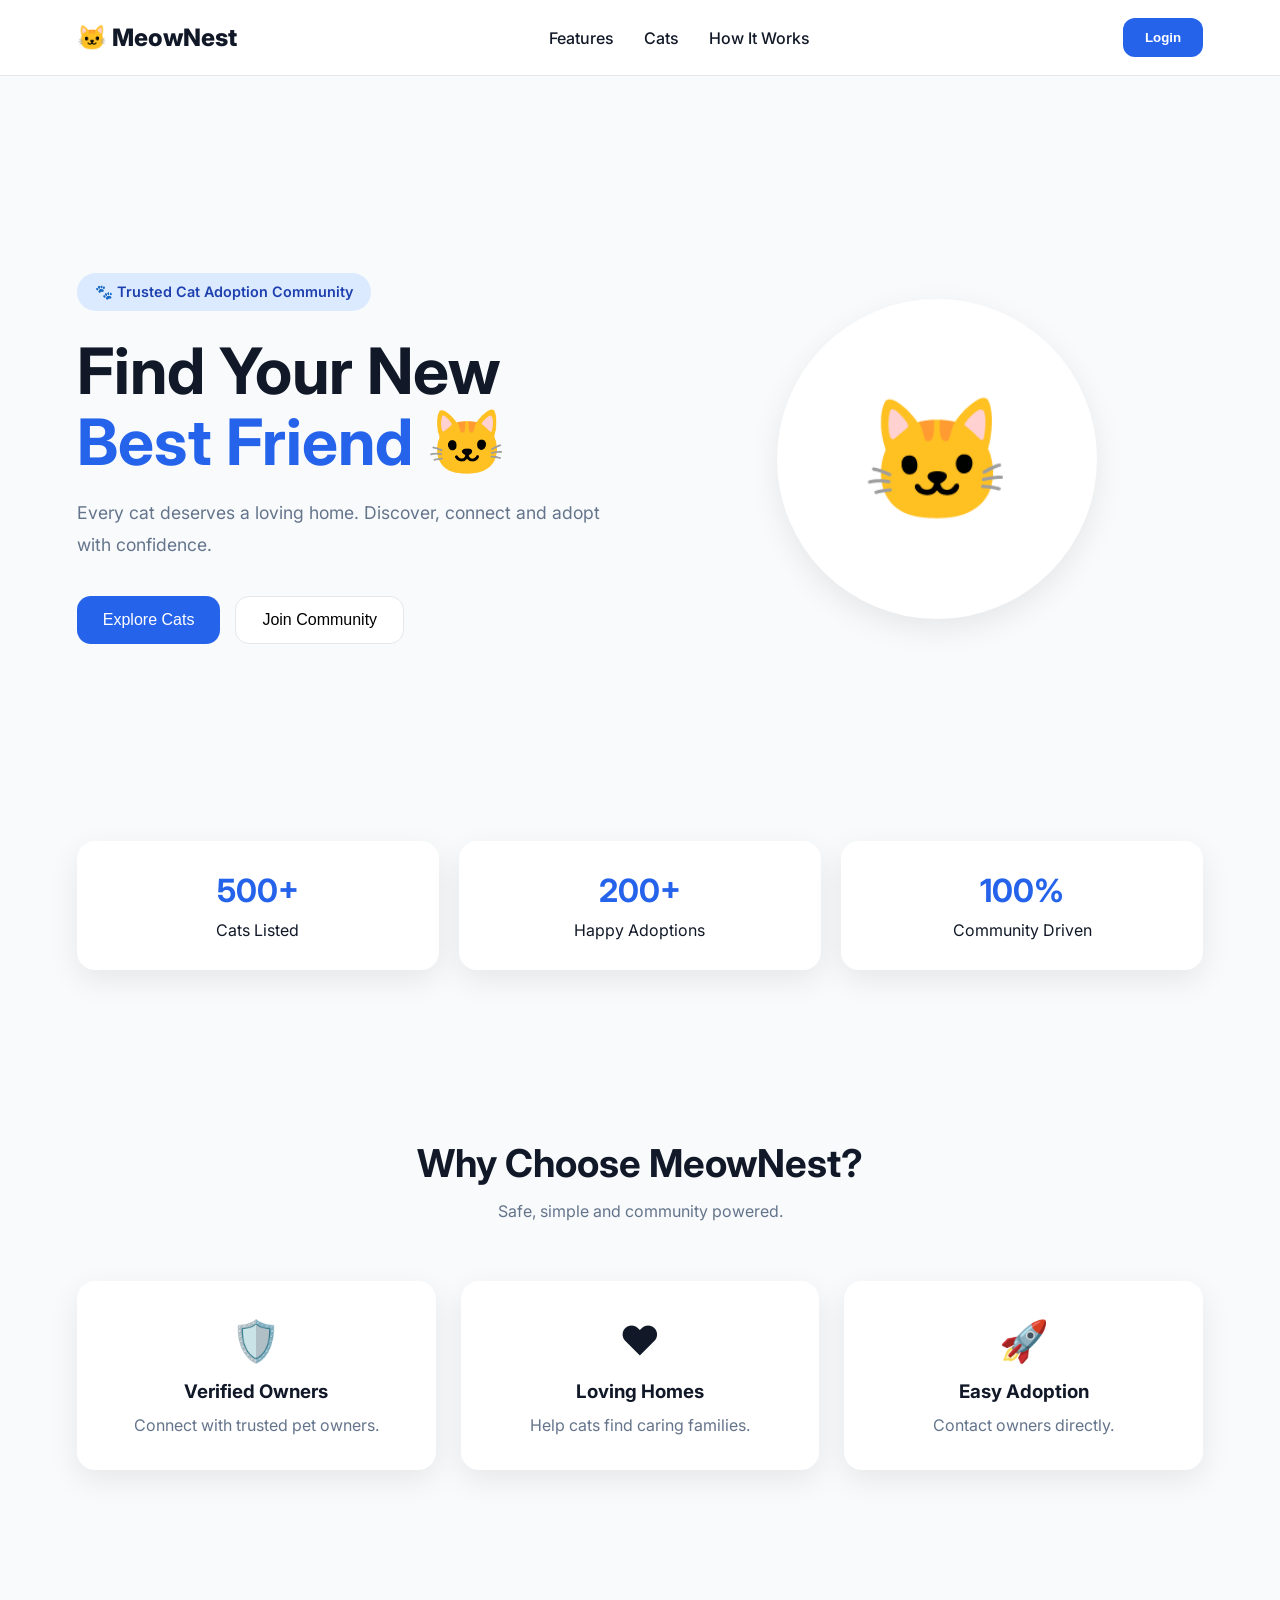
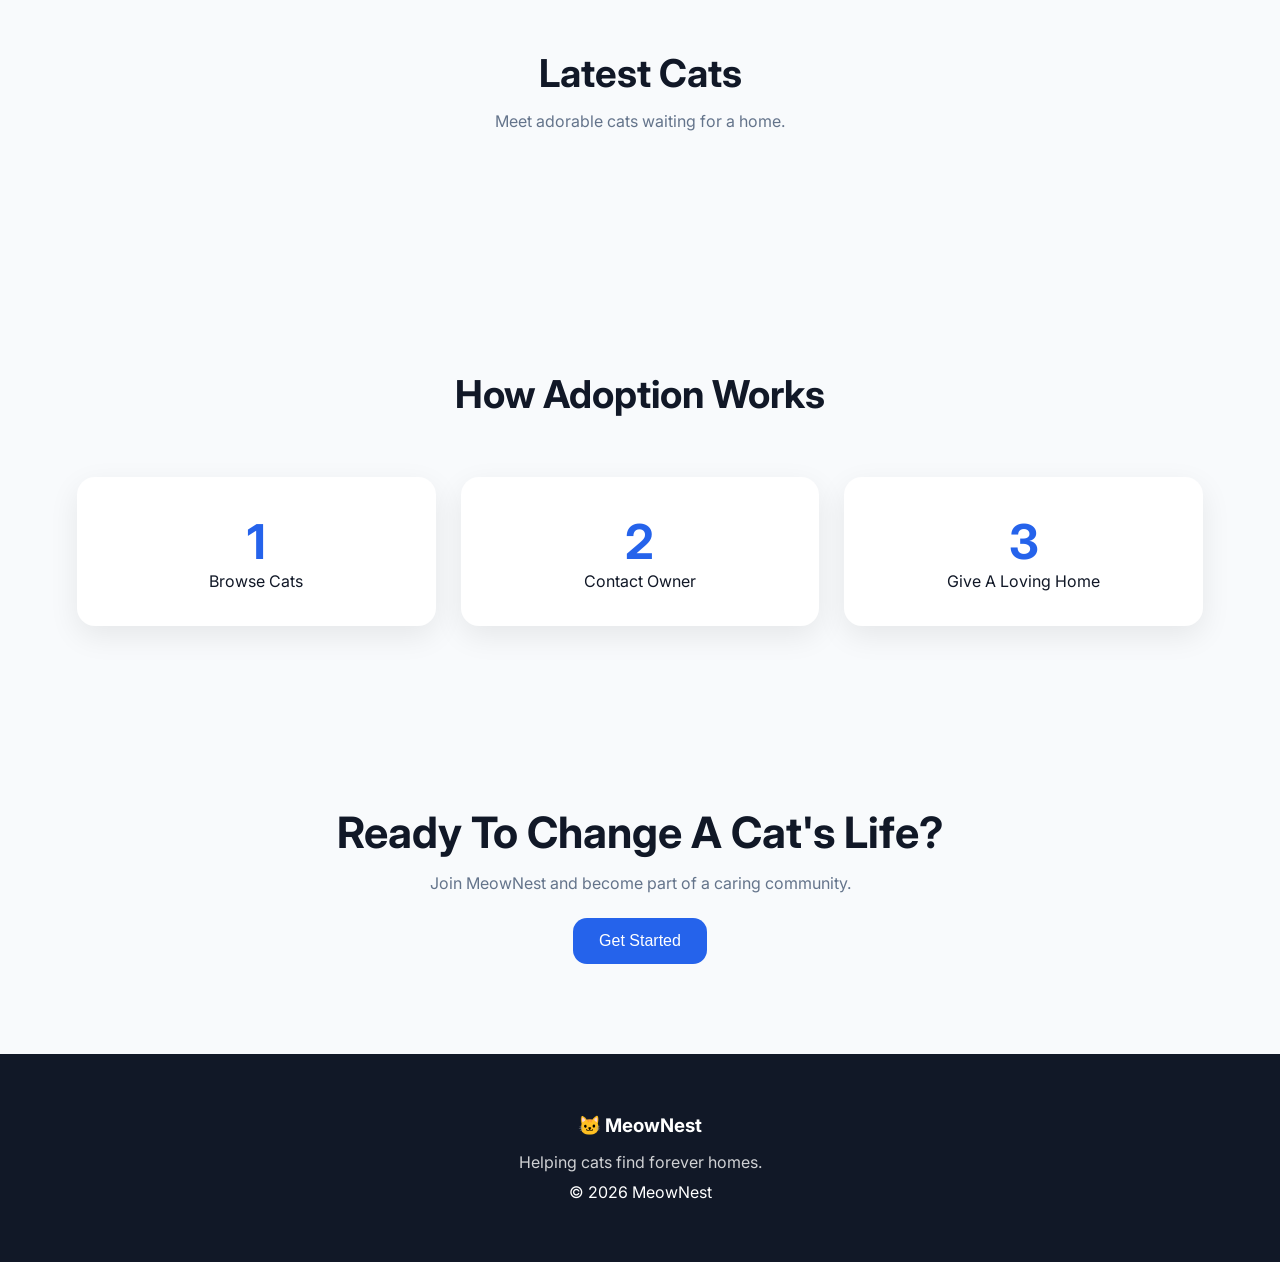
==== commit b2cbf0fd: "Update index.html" ====
--- a/index.html
+++ b/index.html
@@ -1301,1566 +1301,4 @@
 <script src="ui.js"></script>
 </body>
 
-</html>    flex:1;
-}
-
-.hero-badge{
-    display:inline-block;
-
-    background:#dbeafe;
-    color:#1e40af;
-
-    padding:10px 18px;
-
-    border-radius:50px;
-
-    font-size:.9rem;
-    font-weight:600;
-
-    margin-bottom:25px;
-}
-
-.hero h1{
-    font-size:4rem;
-    line-height:1.1;
-    margin-bottom:20px;
-}
-
-.hero h1 span{
-    color:var(--primary);
-}
-
-.hero p{
-    color:var(--gray);
-    font-size:1.1rem;
-    line-height:1.8;
-    max-width:600px;
-}
-
-.hero-buttons{
-    display:flex;
-    gap:15px;
-    margin-top:35px;
-}
-
-.primary-btn,
-.secondary-btn{
-    padding:14px 26px;
-    border-radius:14px;
-    font-size:1rem;
-    cursor:pointer;
-    transition:.3s;
-}
-
-.primary-btn{
-    border:none;
-    background:var(--primary);
-    color:white;
-}
-
-.primary-btn:hover{
-    transform:translateY(-2px);
-}
-
-.secondary-btn{
-    border:1px solid var(--border);
-    background:white;
-}
-
-.hero-image{
-    flex:1;
-    display:flex;
-    justify-content:center;
-}
-
-.cat-circle{
-    width:320px;
-    height:320px;
-
-    background:white;
-
-    border-radius:50%;
-
-    display:flex;
-    justify-content:center;
-    align-items:center;
-
-    font-size:120px;
-
-    box-shadow:var(--shadow);
-}
-
-/* STATS */
-
-.stats{
-    display:grid;
-    grid-template-columns:repeat(3,1fr);
-
-    gap:20px;
-
-    padding:0 6% 80px;
-}
-
-.stat-card{
-    background:white;
-    border-radius:var(--radius);
-
-    padding:30px;
-
-    text-align:center;
-
-    box-shadow:var(--shadow);
-}
-
-.stat-card h2{
-    color:var(--primary);
-    font-size:2rem;
-    margin-bottom:10px;
-}
-
-/* SECTIONS */
-
-.features,
-.latest-cats,
-.how-it-works,
-.cta{
-    padding:90px 6%;
-}
-
-.section-heading{
-    text-align:center;
-    margin-bottom:60px;
-}
-
-.section-heading h2{
-    font-size:2.4rem;
-    margin-bottom:15px;
-}
-
-.section-heading p{
-    color:var(--gray);
-}
-
-/* FEATURES */
-
-.feature-grid{
-    display:grid;
-    grid-template-columns:repeat(3,1fr);
-    gap:25px;
-}
-
-.feature-card{
-    background:white;
-    border-radius:var(--radius);
-
-    padding:35px;
-
-    text-align:center;
-
-    box-shadow:var(--shadow);
-}
-
-.feature-icon{
-    font-size:2.5rem;
-    margin-bottom:15px;
-}
-
-.feature-card h3{
-    margin-bottom:12px;
-}
-
-.feature-card p{
-    color:var(--gray);
-}
-
-/* CATS */
-
-.cats-grid{
-    display:grid;
-    grid-template-columns:repeat(auto-fit,minmax(280px,1fr));
-    gap:25px;
-}
-
-.cat-card{
-    background:white;
-    border-radius:var(--radius);
-    overflow:hidden;
-    box-shadow:var(--shadow);
-}
-
-.cat-photo{
-    height:220px;
-
-    background:#f1f5f9;
-
-    display:flex;
-    justify-content:center;
-    align-items:center;
-
-    font-size:70px;
-}
-
-.cat-content{
-    padding:20px;
-}
-
-.cat-content h3{
-    margin-bottom:8px;
-}
-
-.cat-content p{
-    color:var(--gray);
-    margin-bottom:15px;
-}
-
-.cat-content button{
-    width:100%;
-
-    border:none;
-
-    background:var(--primary);
-    color:white;
-
-    padding:12px;
-
-    border-radius:12px;
-
-    cursor:pointer;
-}
-
-/* STEPS */
-
-.steps{
-    display:grid;
-    grid-template-columns:repeat(3,1fr);
-    gap:25px;
-}
-
-.step-card{
-    background:white;
-
-    padding:35px;
-
-    border-radius:var(--radius);
-
-    text-align:center;
-
-    box-shadow:var(--shadow);
-}
-
-.step-card h3{
-    font-size:3rem;
-    color:var(--primary);
-}
-
-/* CTA */
-
-.cta{
-    text-align:center;
-}
-
-.cta h2{
-    font-size:2.7rem;
-    margin-bottom:15px;
-}
-
-.cta p{
-    color:var(--gray);
-    margin-bottom:25px;
-}
-
-/* FOOTER */
-
-footer{
-    background:#111827;
-    color:white;
-
-    text-align:center;
-
-    padding:60px 20px;
-}
-
-footer h3{
-    margin-bottom:15px;
-}
-
-footer p{
-    margin-bottom:10px;
-    opacity:.8;
-}
-
-/* MODAL */
-
-.modal{
-    display:none;
-
-    position:fixed;
-    inset:0;
-
-    background:rgba(0,0,0,.5);
-
-    justify-content:center;
-    align-items:center;
-
-    z-index:9999;
-}
-
-.modal-content{
-    width:95%;
-    max-width:450px;
-
-    background:white;
-
-    border-radius:20px;
-
-    padding:30px;
-
-    position:relative;
-}
-
-.close-btn{
-    position:absolute;
-    top:15px;
-    right:15px;
-
-    border:none;
-    background:none;
-
-    font-size:1.3rem;
-    cursor:pointer;
-}
-
-.auth-tabs{
-    display:flex;
-    gap:10px;
-    margin-bottom:25px;
-}
-
-.auth-tabs button{
-    flex:1;
-
-    padding:12px;
-
-    border:none;
-
-    background:#f1f5f9;
-
-    border-radius:10px;
-
-    cursor:pointer;
-}
-
-
-#sendOtpBtn{
-background:#16a34a !important;
-white-space:nowrap;
-}
-
-#sendOtpBtn:hover{
-background:#15803d !important;
-}
-
-
-/* RESPONSIVE */
-
-@media(max-width:992px){
-
-    .hero{
-        flex-direction:column;
-        text-align:center;
-    }
-
-    .hero p{
-        margin:auto;
-    }
-
-    .hero-buttons{
-        justify-content:center;
-    }
-
-    .stats,
-    .feature-grid,
-    .steps{
-        grid-template-columns:1fr;
-    }
-
-}
-
-@media(max-width:768px){
-
-    .nav-links{
-        display:none;
-    }
-
-    .hero h1{
-        font-size:2.8rem;
-    }
-
-    .cat-circle{
-        width:220px;
-        height:220px;
-        font-size:90px;
-    }
-
-    .section-heading h2{
-        font-size:2rem;
-    }
-
-    .cta h2{
-        font-size:2rem;
-    }
-
-}
-
-/* =========================
-   PREMIUM AUTH MODAL
-========================= */
-
-.modal-content{
-    width:95%;
-    max-width:450px;
-
-    background:white;
-
-    border-radius:24px;
-
-    padding:35px;
-
-    position:relative;
-
-    box-shadow:
-    0 25px 60px rgba(0,0,0,.12);
-
-    animation:popup .25s ease;
-}
-
-.auth-header{
-    text-align:center;
-    margin-bottom:25px;
-}
-
-.auth-logo{
-    width:80px;
-    height:80px;
-
-    margin:auto;
-
-    display:flex;
-    align-items:center;
-    justify-content:center;
-
-    font-size:42px;
-
-    background:#eff6ff;
-
-    border-radius:50%;
-
-    margin-bottom:15px;
-}
-
-.auth-header h2{
-    font-size:28px;
-    margin-bottom:8px;
-}
-
-.auth-header p{
-    color:#64748b;
-}
-
-.auth-tabs{
-    display:flex;
-    gap:10px;
-
-    background:#f8fafc;
-
-    padding:6px;
-
-    border-radius:14px;
-
-    margin-bottom:25px;
-}
-
-.auth-tabs button{
-    flex:1;
-
-    border:none;
-
-    padding:12px;
-
-    border-radius:10px;
-
-    cursor:pointer;
-
-    background:transparent;
-
-    font-weight:600;
-
-    transition:.3s;
-}
-
-.auth-tabs .active{
-    background:white;
-    color:#2563eb;
-    box-shadow:0 4px 15px rgba(0,0,0,.08);
-}
-
-#authForm{
-    display:flex;
-    flex-direction:column;
-    gap:15px;
-}
-
-#authForm input{
-    padding:15px 18px;
-
-    border:1px solid #e5e7eb;
-
-    border-radius:14px;
-
-    font-size:15px;
-
-    transition:.3s;
-
-    outline:none;
-}
-
-#authForm input:focus{
-
-    border-color:#2563eb;
-
-    box-shadow:
-    0 0 0 4px rgba(37,99,235,.12);
-
-}
-
-#authForm button{
-
-    margin-top:5px;
-
-    border:none;
-
-    background:#2563eb;
-
-    color:white;
-
-    padding:15px;
-
-    border-radius:14px;
-
-    font-size:15px;
-
-    font-weight:700;
-
-    cursor:pointer;
-
-    transition:.3s;
-}
-
-#authForm button:hover{
-
-    transform:translateY(-2px);
-
-    background:#1d4ed8;
-
-}
-
-.auth-divider{
-
-    text-align:center;
-
-    color:#94a3b8;
-
-    margin:15px 0;
-
-    position:relative;
-
-}
-
-.auth-divider::before,
-.auth-divider::after{
-
-    content:"";
-
-    position:absolute;
-
-    top:50%;
-
-    width:35%;
-
-    height:1px;
-
-    background:#e5e7eb;
-
-}
-
-.auth-divider::before{
-    left:0;
-}
-
-.auth-divider::after{
-    right:0;
-}
-
-.auth-footer{
-
-    text-align:center;
-
-    margin-top:15px;
-
-    color:#64748b;
-
-    font-size:14px;
-}
-@keyframes popup{
-    from{
-        transform:scale(.9);
-        opacity:0;
-    }
-    to{
-        transform:scale(1);
-        opacity:1;
-    }
-}
-    </style>
-
-</head>
-
-<body>
-
-    <!-- NAVBAR -->
-
-    <header class="navbar">
-
-        <div class="logo">
-            🐱 MeowNest
-        </div>
-
-        <nav class="nav-links">
-
-            <a href="#features">
-                Features
-            </a>
-
-            <a href="#cats">
-                Cats
-            </a>
-
-            <a href="#how">
-                How It Works
-            </a>
-
-        </nav>
-
-        <button id="openAuthBtn" class="login-btn">
-            Login
-        </button>
-
-    </header>
-
-    <!-- HERO -->
-
-    <section class="hero">
-
-        <div class="hero-content">
-
-            <span class="hero-badge">
-                🐾 Trusted Cat Adoption Community
-            </span>
-
-            <h1>
-
-                Find Your New
-
-                <span>
-                    Best Friend
-                </span>
-
-                🐱
-
-            </h1>
-
-            <p>
-
-                Every cat deserves a loving home.
-
-                Discover, connect and adopt with confidence.
-
-            </p>
-
-            <div class="hero-buttons">
-
-                <button class="primary-btn">
-                    Explore Cats
-                </button>
-
-                <button class="secondary-btn">
-                    Join Community
-                </button>
-
-            </div>
-
-        </div>
-
-        <div class="hero-image">
-
-            <div class="cat-circle">
-                🐱
-            </div>
-
-        </div>
-
-    </section>
-
-    <!-- STATS -->
-
-    <section class="stats">
-
-        <div class="stat-card">
-
-            <h2>500+</h2>
-
-            <p>Cats Listed</p>
-
-        </div>
-
-        <div class="stat-card">
-
-            <h2>200+</h2>
-
-            <p>Happy Adoptions</p>
-
-        </div>
-
-        <div class="stat-card">
-
-            <h2>100%</h2>
-
-            <p>Community Driven</p>
-
-        </div>
-
-    </section>
-
-    <!-- FEATURES -->
-
-    <section id="features" class="features">
-
-        <div class="section-heading">
-
-            <h2>
-                Why Choose MeowNest?
-            </h2>
-
-            <p>
-                Safe, simple and community powered.
-            </p>
-
-        </div>
-
-        <div class="feature-grid">
-
-            <div class="feature-card">
-
-                <div class="feature-icon">
-                    🛡️
-                </div>
-
-                <h3>
-                    Verified Owners
-                </h3>
-
-                <p>
-                    Connect with trusted pet owners.
-                </p>
-
-            </div>
-
-            <div class="feature-card">
-
-                <div class="feature-icon">
-                    ❤️
-                </div>
-
-                <h3>
-                    Loving Homes
-                </h3>
-
-                <p>
-                    Help cats find caring families.
-                </p>
-
-            </div>
-
-            <div class="feature-card">
-
-                <div class="feature-icon">
-                    🚀
-                </div>
-
-                <h3>
-                    Easy Adoption
-                </h3>
-
-                <p>
-                    Contact owners directly.
-                </p>
-
-            </div>
-
-        </div>
-
-    </section>
-
-    <!-- LATEST CATS -->
-
-    <section id="cats" class="latest-cats">
-
-        <div class="section-heading">
-
-            <h2>
-                Latest Cats
-            </h2>
-
-            <p>
-                Meet adorable cats waiting for a home.
-            </p>
-
-        </div>
-
-        <div id="catsContainer" class="cats-grid">
-
-        </div>
-
-    </section>
-
-    <!-- HOW IT WORKS -->
-
-    <section id="how" class="how-it-works">
-
-        <div class="section-heading">
-
-            <h2>
-                How Adoption Works
-            </h2>
-
-        </div>
-
-        <div class="steps">
-
-            <div class="step-card">
-
-                <h3>1</h3>
-
-                <p>
-                    Browse Cats
-                </p>
-
-            </div>
-        
-            <div class="step-card">
-
-                <h3>2</h3>
-
-                <p>
-                    Contact Owner
-                </p>
-
-            </div>
-
-            <div class="step-card">
-
-                <h3>3</h3>
-
-                <p>
-                    Give A Loving Home
-                </p>
-
-            </div>
-
-        </div>
-
-    </section>
-
-    <!-- CTA -->
-
-    <section class="cta">
-
-        <h2>
-            Ready To Change A Cat's Life?
-        </h2>
-
-        <p>
-
-            Join MeowNest and become part of a caring community.
-
-        </p>
-
-        <button class="primary-btn">
-
-            Get Started
-
-        </button>
-
-    </section>
-
-    <!-- FOOTER -->
-
-    <footer>
-
-        <h3>
-            🐱 MeowNest
-        </h3>
-
-        <p>
-            Helping cats find forever homes.
-        </p>
-
-        <span>
-            © 2026 MeowNest
-        </span>
-
-    </footer>
-
-    <!-- AUTH MODAL -->
-
-    <div id="authModal" class="modal">
-
-        <div class="modal-content">
-
-            <button id="closeModal" class="close-btn">
-                ✕
-            </button>
-
-            <div class="auth-tabs">
-
-                <button id="loginTab">
-                    Login
-                </button>
-
-                <button id="registerTab">
-                    Register
-                </button>
-
-            </div>
-
-            <form id="authForm">
-
-            </form>
-
-        </div>
-
-    </div>
-<script>
-    
-
-const API = "https://meownest-backend.onrender.com";
-
-/* =========================
-   ELEMENTS
-========================= */
-
-const authModal =
-document.getElementById("authModal");
-
-const openAuthBtn =
-document.getElementById("openAuthBtn");
-
-const closeModal =
-document.getElementById("closeModal");
-
-const loginTab =
-document.getElementById("loginTab");
-
-const registerTab =
-document.getElementById("registerTab");
-
-const authForm =
-document.getElementById("authForm");
-
-const catsContainer =
-document.getElementById("catsContainer");
-
-/* =========================
-   AUTO LOGIN CHECK
-========================= */
-
-const token =
-localStorage.getItem("token");
-
-if(token){
-
-window.location.href =
-"dashboard.html";
-
-}
-
-/* =========================
-   OPEN MODAL
-========================= */
-
-openAuthBtn.onclick = () => {
-
-authModal.style.display = "flex";
-
-showLogin();
-
-};
-
-/* =========================
-   CLOSE MODAL
-========================= */
-
-closeModal.onclick = () => {
-
-authModal.style.display = "none";
-
-};
-
-/* =========================
-   CLOSE OUTSIDE
-========================= */
-
-window.onclick = (e) => {
-
-if(e.target === authModal){
-
-authModal.style.display = "none";
-
-}
-
-};
-
-/* =========================
-   LOGIN FORM
-========================= */
-
-function showLogin(){
-
-authForm.innerHTML = `
-<div class="auth-header">
-
-<div class="auth-logo">
-🐱
-</div>
-
-<h2>Welcome Back</h2>
-
-<p>Login to continue your MeowNest journey</p>
-
-</div>
-
-<input
-type="email"
-id="loginEmail"
-placeholder="Email Address"
-required
->
-
-<input
-type="password"
-id="loginPassword"
-placeholder="Password"
-required
->
-
-<button type="submit">
-Login
-</button>
-
-<div class="auth-footer">
-Helping cats find loving homes ❤️
-</div>
-
-`;
-
-authForm.onsubmit = loginUser;
-
-}
-
-/* =========================
-   REGISTER FORM
-========================= */
-
-function showRegister(){
-
-authForm.innerHTML = `
-
-<div class="auth-header">
-
-<div class="auth-logo">
-🐾
-</div>
-
-<h2>Create Account</h2>
-
-<p>Join the MeowNest community</p>
-
-</div>
-
-<input
-type="text"
-id="registerName"
-placeholder="Full Name"
-required
->
-
-<input
-type="text"
-id="registerUsername"
-placeholder="Username"
-required
->
-
-<input
-type="email"
-id="registerEmail"
-placeholder="Email Address"
-required
->
-
-<div style="display:flex;gap:10px;">
-
-<input
-type="text"
-id="registerOtp"
-placeholder="Enter OTP"
-required
-style="flex:1;"
->
-
-<button
-type="button"
-id="sendOtpBtn"
-style="
-width:auto;
-padding:0 18px;
-margin:0;
-"
->
-Send OTP
-</button>
-
-</div>
-
-<input
-type="password"
-id="registerPassword"
-placeholder="Password"
-required
->
-
-<button type="submit">
-Create Account
-</button>
-
-<div class="auth-footer">
-Start helping cats today 🐱
-</div>
-
-`;
-
-document
-.getElementById("sendOtpBtn")
-.onclick = sendOtp;
-
-authForm.onsubmit =
-registerUser;
-
-}
-
-
-
-/* =========================
-   SWITCH TABS
-========================= */
-
-loginTab.onclick = () => {
-
-loginTab.classList.add("active");
-registerTab.classList.remove("active");
-
-showLogin();
-
-};
-
-registerTab.onclick = () => {
-
-registerTab.classList.add("active");
-loginTab.classList.remove("active");
-
-showRegister();
-
-};
-
-async function sendOtp(){
-
-const email =
-document.getElementById(
-"registerEmail"
-).value.trim();
-
-if(!email){
-
-showAlert(
-"Enter email first"
-);
-
-return;
-
-}
-
-const btn =
-document.getElementById(
-"sendOtpBtn"
-);
-
-btn.disabled = true;
-btn.innerText = "Sending...";
-
-try{
-
-const response =
-await fetch(
-
-`${API}/api/auth/send-otp`,
-
-{
-method:"POST",
-
-headers:{
-"Content-Type":
-"application/json"
-},
-
-body:JSON.stringify({
-email
-})
-
-}
-
-);
-
-const data =
-await response.json();
-
-showAlert(
-data.message
-);
-
-}catch(error){
-
-console.log(error);
-
-showAlert(
-"Failed to send OTP"
-);
-
-}
-
-btn.disabled = false;
-btn.innerText = "Send OTP";
-
-}
-
-
-/* =========================
-   REGISTER
-========================= */
-
-async function registerUser(e){
-
-e.preventDefault();
-
-try{
-
-const response =
-await fetch(
-
-`${API}/api/auth/register`,
-
-{
-method:"POST",
-
-headers:{
-"Content-Type":
-"application/json"
-},
-
-body:JSON.stringify({
-
-name:
-document.getElementById(
-"registerName"
-).value,
-
-username:
-document.getElementById(
-"registerUsername"
-).value,
-
-email:
-document.getElementById(
-"registerEmail"
-).value,
-
-password:
-document.getElementById(
-"registerPassword"
-).value,
-
-otp:
-document.getElementById(
-"registerOtp"
-).value
-
-})
-
-}
-
-);
-
-const data =
-await response.json();
-console.log(data);
-
-if(!data.success){
-
-showAlert(
-data.message ||
-"Registration Failed"
-);
-
-return;
-
-}
-
-localStorage.setItem(
-"token",
-data.token
-);
-
-localStorage.setItem(
-"user",
-JSON.stringify(data.user)
-);
-
-showAlert(
-"Account Created Successfully"
-);
-
-window.location.href =
-"dashboard.html";
-
-}catch(error){
-
-console.log(error);
-
-showAlert("Server Error");
-
-}
-
-}
-
-/* =========================
-   LOGIN
-========================= */
-
-async function loginUser(e){
-
-e.preventDefault();
-
-try{
-
-const response =
-await fetch(
-
-`${API}/api/auth/login`,
-
-{
-method:"POST",
-
-headers:{
-"Content-Type":
-"application/json"
-},
-
-body:JSON.stringify({
-
-email:
-document.getElementById(
-"loginEmail"
-).value,
-
-password:
-document.getElementById(
-"loginPassword"
-).value
-
-})
-
-}
-
-);
-
-const data =
-await response.json();
-
-if(!data.success){
-
-showAlert(
-data.message ||
-"Login Failed"
-);
-
-return;
-
-}
-
-localStorage.setItem(
-"token",
-data.token
-);
-
-showAlert(
-"Login Successful"
-);
-
-window.location.href =
-"dashboard.html";
-
-}catch(error){
-
-console.log(error);
-
-showAlert("Server Error");
-
-}
-
-}
-
-/* =========================
-   LOAD CATS
-========================= */
-
-async function loadCats(){
-
-try{
-
-const response =
-await fetch(
-`${API}/api/cats`
-);
-
-const data =
-await response.json();
-
-catsContainer.innerHTML = "";
-
-data.cats
-.slice(0,6)
-.forEach(cat=>{
-
-catsContainer.innerHTML += `
-
-<div class="cat-card">
-
-<div class="cat-photo">
-
-${
-cat.images &&
-cat.images.length > 0
-
-?
-
-`<img
-src="${cat.images[0]}"
-style="
-width:100%;
-height:100%;
-object-fit:cover;
-">`
-
-:
-
-"🐱"
-
-}
-
-</div>
-
-<div class="cat-content">
-
-<h3>
-${cat.name}
-</h3>
-
-<p>
-${cat.breed || "Unknown Breed"}
-</p>
-
-<p>
-📍 ${cat.city || "Unknown"}
-</p>
-
-<button
-onclick="
-viewCat(
-'${cat._id}'
-)
-"
->
-
-View Details
-
-</button>
-
-</div>
-
-</div>
-
-`;
-
-});
-
-}catch(error){
-
-console.log(error);
-
-}
-
-}
-
-/* =========================
-   VIEW CAT
-========================= */
-
-function viewCat(id){
-
-localStorage.setItem(
-"selectedCat",
-id
-);
-
-window.location.href =
-"cat.html?id=" + id;
-
-}
-
-/* =========================
-   START
-========================= */
-
-showLogin();
-
-loadCats();
-
-
-</script>
-<div class="loader-overlay">
-<div class="loader"></div>
-</div>
-
-<script src="ui.js"></script>
-</body>
-
 </html>
